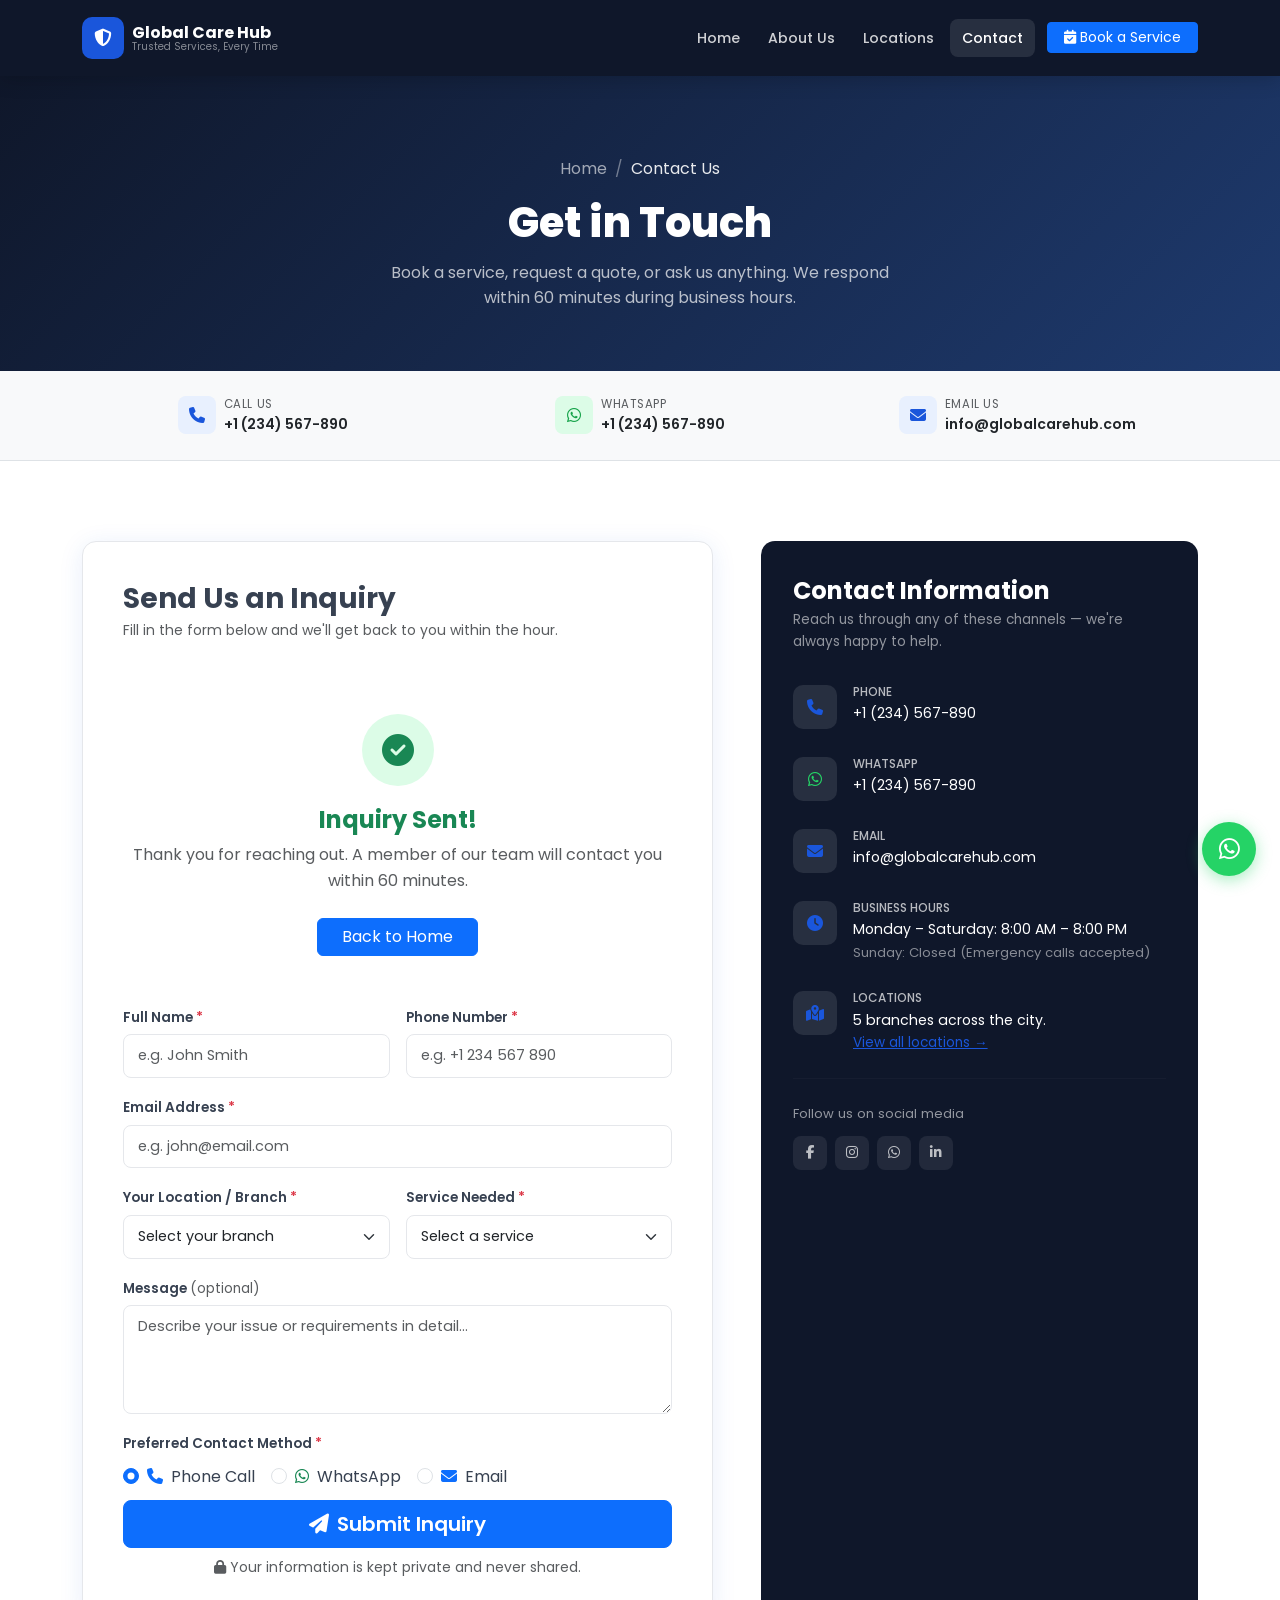
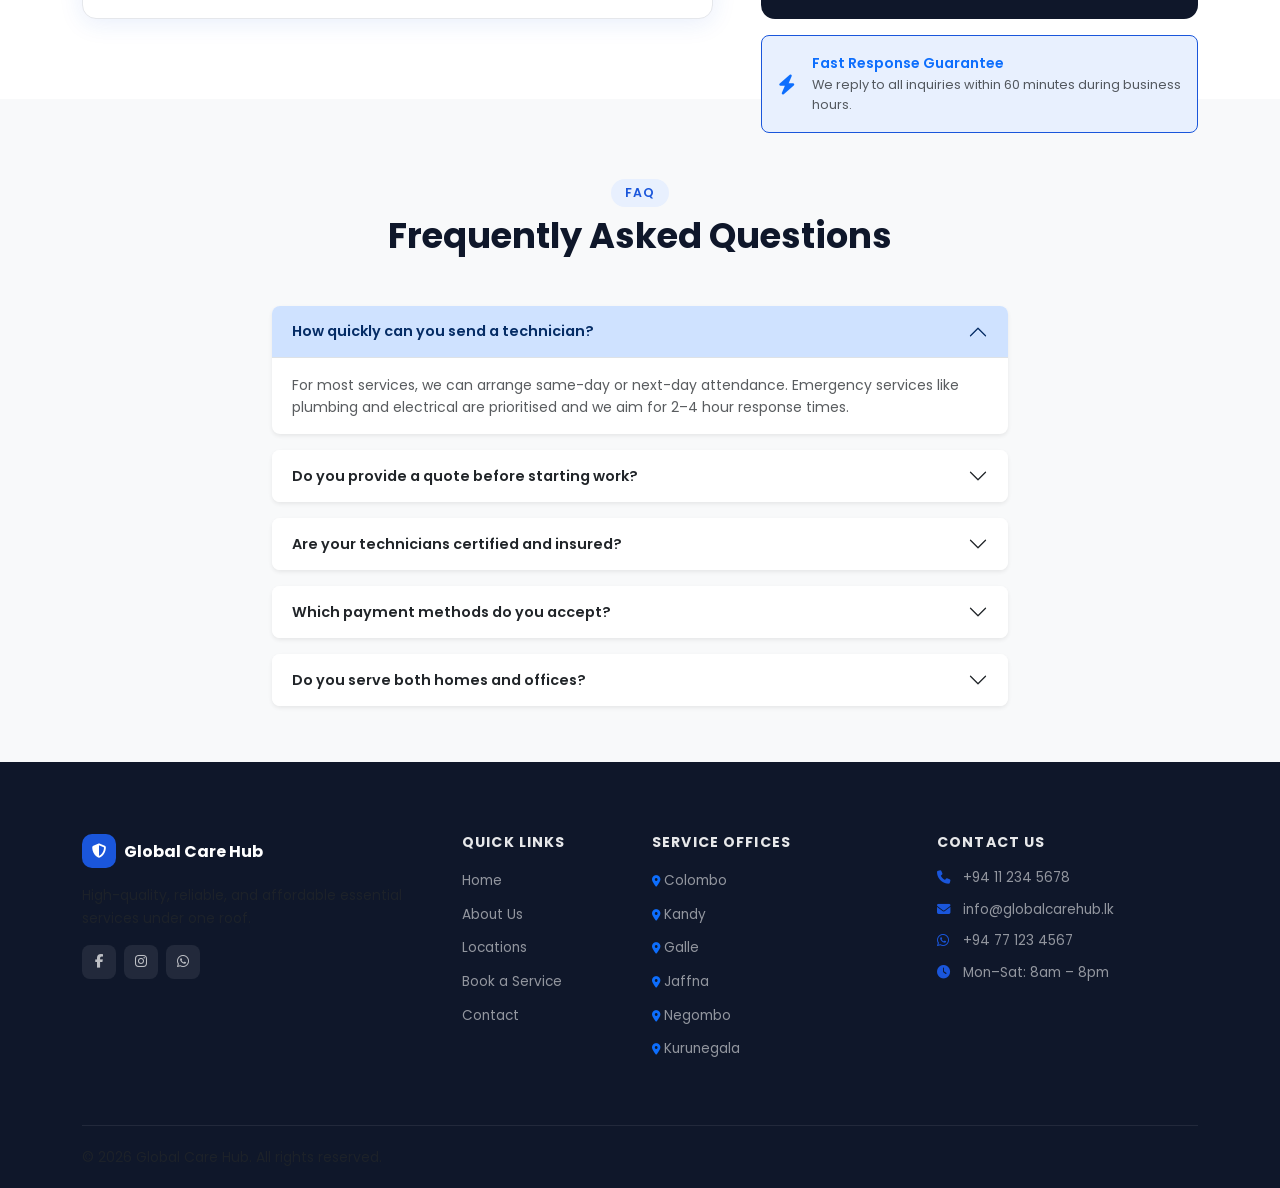
==== contact.html @ 0c33352a "Move files to root for GitHub Pages, fix nav and footer consistency" ====
<!DOCTYPE html>
<html lang="en">
<head>
  <meta charset="UTF-8" />
  <meta name="viewport" content="width=device-width, initial-scale=1.0" />
  <title>Contact Us — Global Care Hub</title>
  <link rel="stylesheet" href="https://cdn.jsdelivr.net/npm/bootstrap@5.3.3/dist/css/bootstrap.min.css" />
  <link rel="stylesheet" href="https://cdnjs.cloudflare.com/ajax/libs/font-awesome/6.5.0/css/all.min.css" />
  <link href="https://fonts.googleapis.com/css2?family=Poppins:wght@300;400;500;600;700;800&display=swap" rel="stylesheet" />
  <link rel="stylesheet" href="assets/style.css" />
</head>
<body>

<!-- NAVBAR -->
<nav class="navbar navbar-expand-lg navbar-dark sticky-top" id="mainNav">
  <div class="container">
    <a class="navbar-brand d-flex align-items-center gap-2" href="index.html">
      <div class="brand-icon"><i class="fa-solid fa-shield-halved"></i></div>
      <div><div class="brand-name">Global Care Hub</div><div class="brand-tagline">Trusted Services, Every Time</div></div>
    </a>
    <button class="navbar-toggler" type="button" data-bs-toggle="collapse" data-bs-target="#navMenu"><span class="navbar-toggler-icon"></span></button>
    <div class="collapse navbar-collapse" id="navMenu">
      <ul class="navbar-nav ms-auto align-items-lg-center gap-1">
        <li class="nav-item"><a class="nav-link" href="index.html">Home</a></li>
        <li class="nav-item"><a class="nav-link" href="about.html">About Us</a></li>
        <li class="nav-item"><a class="nav-link" href="locations.html">Locations</a></li>
        <li class="nav-item"><a class="nav-link active" href="contact.html">Contact</a></li>
        <li class="nav-item ms-lg-2"><a href="booking.html" class="btn btn-primary btn-sm px-3"><i class="fa-solid fa-calendar-check me-1"></i>Book a Service</a></li>
      </ul>
    </div>
  </div>
</nav>

<!-- PAGE HERO -->
<section class="page-hero">
  <div class="container">
    <nav aria-label="breadcrumb" class="mb-3">
      <ol class="breadcrumb">
        <li class="breadcrumb-item"><a href="index.html">Home</a></li>
        <li class="breadcrumb-item active">Contact Us</li>
      </ol>
    </nav>
    <h1>Get in Touch</h1>
    <p>Book a service, request a quote, or ask us anything. We respond within 60 minutes during business hours.</p>
  </div>
</section>

<!-- QUICK CONTACT STRIP -->
<section class="py-4 bg-light border-bottom">
  <div class="container">
    <div class="row g-3 text-center">
      <div class="col-sm-4">
        <a href="tel:+1234567890" class="text-decoration-none d-flex align-items-center justify-content-center gap-2 text-dark">
          <div style="width:38px;height:38px;background:var(--primary-light);border-radius:8px;display:flex;align-items:center;justify-content:center;color:var(--primary);">
            <i class="fa-solid fa-phone"></i>
          </div>
          <div class="text-start">
            <div class="small text-muted" style="font-size:0.72rem;text-transform:uppercase;letter-spacing:.05em">Call Us</div>
            <div class="fw-semibold" style="font-size:0.88rem">+1 (234) 567-890</div>
          </div>
        </a>
      </div>
      <div class="col-sm-4">
        <a href="https://wa.me/1234567890" target="_blank" class="text-decoration-none d-flex align-items-center justify-content-center gap-2 text-dark">
          <div style="width:38px;height:38px;background:#dcfce7;border-radius:8px;display:flex;align-items:center;justify-content:center;color:#16a34a;">
            <i class="fab fa-whatsapp"></i>
          </div>
          <div class="text-start">
            <div class="small text-muted" style="font-size:0.72rem;text-transform:uppercase;letter-spacing:.05em">WhatsApp</div>
            <div class="fw-semibold" style="font-size:0.88rem">+1 (234) 567-890</div>
          </div>
        </a>
      </div>
      <div class="col-sm-4">
        <a href="mailto:info@globalcarehub.com" class="text-decoration-none d-flex align-items-center justify-content-center gap-2 text-dark">
          <div style="width:38px;height:38px;background:var(--primary-light);border-radius:8px;display:flex;align-items:center;justify-content:center;color:var(--primary);">
            <i class="fa-solid fa-envelope"></i>
          </div>
          <div class="text-start">
            <div class="small text-muted" style="font-size:0.72rem;text-transform:uppercase;letter-spacing:.05em">Email Us</div>
            <div class="fw-semibold" style="font-size:0.88rem">info@globalcarehub.com</div>
          </div>
        </a>
      </div>
    </div>
  </div>
</section>

<!-- FORM + INFO -->
<section class="section-pad">
  <div class="container">
    <div class="row g-5">

      <!-- FORM -->
      <div class="col-lg-7">
        <div class="contact-form-wrap">
          <h3 class="fw-bold mb-1">Send Us an Inquiry</h3>
          <p class="text-muted small mb-4">Fill in the form below and we'll get back to you within the hour.</p>

          <!-- Success Message -->
          <div id="successMsg" class="success-msg">
            <div class="text-center py-5">
              <div style="width:72px;height:72px;background:#dcfce7;border-radius:50%;display:flex;align-items:center;justify-content:center;margin:0 auto 20px;">
                <i class="fa-solid fa-circle-check fa-2x text-success"></i>
              </div>
              <h4 class="fw-bold text-success mb-2">Inquiry Sent!</h4>
              <p class="text-muted mb-4">Thank you for reaching out. A member of our team will contact you within 60 minutes.</p>
              <a href="index.html" class="btn btn-primary px-4">Back to Home</a>
            </div>
          </div>

          <form id="inquiryForm" novalidate>
            <div class="row g-3">

              <div class="col-sm-6">
                <label class="form-label">Full Name <span class="text-danger">*</span></label>
                <input type="text" class="form-control" placeholder="e.g. John Smith" required />
              </div>

              <div class="col-sm-6">
                <label class="form-label">Phone Number <span class="text-danger">*</span></label>
                <input type="tel" class="form-control" placeholder="e.g. +1 234 567 890" required />
              </div>

              <div class="col-12">
                <label class="form-label">Email Address <span class="text-danger">*</span></label>
                <input type="email" class="form-control" placeholder="e.g. john@email.com" required />
              </div>

              <div class="col-sm-6">
                <label class="form-label">Your Location / Branch <span class="text-danger">*</span></label>
                <select class="form-select" required>
                  <option value="" disabled selected>Select your branch</option>
                  <option>Downtown Branch — Central District</option>
                  <option>Northside Branch — North District</option>
                  <option>Eastside Branch — East District</option>
                  <option>Westside Branch — West District</option>
                  <option>Southside Branch — South District</option>
                  <option>Not sure / Other</option>
                </select>
              </div>

              <div class="col-sm-6">
                <label class="form-label">Service Needed <span class="text-danger">*</span></label>
                <select class="form-select" required>
                  <option value="" disabled selected>Select a service</option>
                  <optgroup label="Home Services">
                    <option>Home Cleaning</option>
                    <option>Electrical (Home)</option>
                    <option>Plumbing</option>
                    <option>AC Repair / Servicing</option>
                    <option>CCTV / Camera Installation</option>
                  </optgroup>
                  <optgroup label="Office Services">
                    <option>Office Cleaning</option>
                    <option>Electrical (Office)</option>
                    <option>Painting</option>
                  </optgroup>
                  <option>Not sure — need advice</option>
                </select>
              </div>

              <div class="col-12">
                <label class="form-label">Message <span class="text-muted fw-normal">(optional)</span></label>
                <textarea class="form-control" rows="4" placeholder="Describe your issue or requirements in detail..."></textarea>
              </div>

              <div class="col-12">
                <label class="form-label">Preferred Contact Method <span class="text-danger">*</span></label>
                <div class="d-flex flex-wrap gap-3 mt-1">
                  <div class="form-check">
                    <input class="form-check-input" type="radio" name="contact_method" id="cm_phone" value="phone" checked />
                    <label class="form-check-label" for="cm_phone"><i class="fa-solid fa-phone me-1 text-primary"></i> Phone Call</label>
                  </div>
                  <div class="form-check">
                    <input class="form-check-input" type="radio" name="contact_method" id="cm_whatsapp" value="whatsapp" />
                    <label class="form-check-label" for="cm_whatsapp"><i class="fab fa-whatsapp me-1 text-success"></i> WhatsApp</label>
                  </div>
                  <div class="form-check">
                    <input class="form-check-input" type="radio" name="contact_method" id="cm_email" value="email" />
                    <label class="form-check-label" for="cm_email"><i class="fa-solid fa-envelope me-1 text-primary"></i> Email</label>
                  </div>
                </div>
              </div>

              <div class="col-12 mt-2">
                <button type="submit" class="btn btn-primary btn-lg w-100 fw-semibold">
                  <i class="fa-solid fa-paper-plane me-2"></i>Submit Inquiry
                </button>
                <p class="text-muted text-center small mt-2 mb-0">
                  <i class="fa-solid fa-lock me-1"></i>Your information is kept private and never shared.
                </p>
              </div>

            </div>
          </form>
        </div>
      </div>

      <!-- CONTACT INFO -->
      <div class="col-lg-5">
        <div class="contact-info-card">
          <h4 class="fw-bold text-white mb-1">Contact Information</h4>
          <p style="color:rgba(255,255,255,0.55);font-size:0.85rem;margin-bottom:32px;">Reach us through any of these channels — we're always happy to help.</p>

          <div class="contact-info-item">
            <div class="contact-info-icon"><i class="fa-solid fa-phone"></i></div>
            <div>
              <h6>Phone</h6>
              <p>+1 (234) 567-890</p>
            </div>
          </div>

          <div class="contact-info-item">
            <div class="contact-info-icon" style="color:#25D366"><i class="fab fa-whatsapp"></i></div>
            <div>
              <h6>WhatsApp</h6>
              <p>+1 (234) 567-890</p>
            </div>
          </div>

          <div class="contact-info-item">
            <div class="contact-info-icon"><i class="fa-solid fa-envelope"></i></div>
            <div>
              <h6>Email</h6>
              <p>info@globalcarehub.com</p>
            </div>
          </div>

          <div class="contact-info-item">
            <div class="contact-info-icon"><i class="fa-solid fa-clock"></i></div>
            <div>
              <h6>Business Hours</h6>
              <p>Monday – Saturday: 8:00 AM – 8:00 PM<br><span style="color:rgba(255,255,255,0.5);font-size:0.82rem">Sunday: Closed (Emergency calls accepted)</span></p>
            </div>
          </div>

          <div class="contact-info-item mb-0">
            <div class="contact-info-icon"><i class="fa-solid fa-map-location-dot"></i></div>
            <div>
              <h6>Locations</h6>
              <p>5 branches across the city.<br><a href="locations.html" style="color:var(--primary);font-size:0.85rem">View all locations →</a></p>
            </div>
          </div>

          <hr style="border-color:rgba(255,255,255,0.1);margin:24px 0" />

          <div>
            <p style="color:rgba(255,255,255,0.55);font-size:0.82rem;margin-bottom:12px;">Follow us on social media</p>
            <div class="social-links">
              <a href="#" class="social-link"><i class="fab fa-facebook-f"></i></a>
              <a href="#" class="social-link"><i class="fab fa-instagram"></i></a>
              <a href="#" class="social-link"><i class="fab fa-whatsapp"></i></a>
              <a href="#" class="social-link"><i class="fab fa-linkedin-in"></i></a>
            </div>
          </div>
        </div>

        <!-- Response time badge -->
        <div class="mt-3 p-3 rounded-3 d-flex align-items-center gap-3" style="background:var(--primary-light);border:1.5px solid var(--primary)">
          <i class="fa-solid fa-bolt text-primary fa-lg"></i>
          <div>
            <div class="fw-semibold text-primary" style="font-size:0.88rem">Fast Response Guarantee</div>
            <div class="text-muted" style="font-size:0.8rem">We reply to all inquiries within 60 minutes during business hours.</div>
          </div>
        </div>
      </div>

    </div>
  </div>
</section>

<!-- FAQ -->
<section class="section-pad bg-light">
  <div class="container">
    <div class="section-header text-center mb-5">
      <span class="section-badge">FAQ</span>
      <h2 class="section-title mt-2">Frequently Asked Questions</h2>
    </div>
    <div class="row justify-content-center">
      <div class="col-lg-8">
        <div class="accordion" id="faqAccordion">
          <div class="accordion-item border-0 mb-3 rounded-3 overflow-hidden shadow-sm">
            <h2 class="accordion-header">
              <button class="accordion-button fw-semibold" type="button" data-bs-toggle="collapse" data-bs-target="#faq1" style="font-size:0.9rem">
                How quickly can you send a technician?
              </button>
            </h2>
            <div id="faq1" class="accordion-collapse collapse show" data-bs-parent="#faqAccordion">
              <div class="accordion-body text-muted small">For most services, we can arrange same-day or next-day attendance. Emergency services like plumbing and electrical are prioritised and we aim for 2–4 hour response times.</div>
            </div>
          </div>
          <div class="accordion-item border-0 mb-3 rounded-3 overflow-hidden shadow-sm">
            <h2 class="accordion-header">
              <button class="accordion-button collapsed fw-semibold" type="button" data-bs-toggle="collapse" data-bs-target="#faq2" style="font-size:0.9rem">
                Do you provide a quote before starting work?
              </button>
            </h2>
            <div id="faq2" class="accordion-collapse collapse" data-bs-parent="#faqAccordion">
              <div class="accordion-body text-muted small">Yes, always. We provide a clear, transparent quote before any work begins. There are no hidden fees or surprise charges.</div>
            </div>
          </div>
          <div class="accordion-item border-0 mb-3 rounded-3 overflow-hidden shadow-sm">
            <h2 class="accordion-header">
              <button class="accordion-button collapsed fw-semibold" type="button" data-bs-toggle="collapse" data-bs-target="#faq3" style="font-size:0.9rem">
                Are your technicians certified and insured?
              </button>
            </h2>
            <div id="faq3" class="accordion-collapse collapse" data-bs-parent="#faqAccordion">
              <div class="accordion-body text-muted small">All our professionals are fully vetted, certified in their trade, and covered by liability insurance. You're in safe hands.</div>
            </div>
          </div>
          <div class="accordion-item border-0 mb-3 rounded-3 overflow-hidden shadow-sm">
            <h2 class="accordion-header">
              <button class="accordion-button collapsed fw-semibold" type="button" data-bs-toggle="collapse" data-bs-target="#faq4" style="font-size:0.9rem">
                Which payment methods do you accept?
              </button>
            </h2>
            <div id="faq4" class="accordion-collapse collapse" data-bs-parent="#faqAccordion">
              <div class="accordion-body text-muted small">We accept cash, bank transfer, and major credit/debit cards. Payment is collected after the job is completed to your satisfaction.</div>
            </div>
          </div>
          <div class="accordion-item border-0 rounded-3 overflow-hidden shadow-sm">
            <h2 class="accordion-header">
              <button class="accordion-button collapsed fw-semibold" type="button" data-bs-toggle="collapse" data-bs-target="#faq5" style="font-size:0.9rem">
                Do you serve both homes and offices?
              </button>
            </h2>
            <div id="faq5" class="accordion-collapse collapse" data-bs-parent="#faqAccordion">
              <div class="accordion-body text-muted small">Absolutely. We have dedicated teams for both residential and commercial clients. Our office services cover cleaning, electrical work, and painting for businesses of all sizes.</div>
            </div>
          </div>
        </div>
      </div>
    </div>
  </div>
</section>

<!-- FOOTER -->
<footer class="footer">
  <div class="container">
    <div class="row g-4 py-5">
      <div class="col-lg-4">
        <div class="d-flex align-items-center gap-2 mb-3">
          <div class="brand-icon brand-icon-sm"><i class="fa-solid fa-shield-halved"></i></div>
          <div class="brand-name text-white">Global Care Hub</div>
        </div>
        <p class="text-muted small">High-quality, reliable, and affordable essential services under one roof.</p>
        <div class="social-links mt-3">
          <a href="#" class="social-link"><i class="fab fa-facebook-f"></i></a>
          <a href="#" class="social-link"><i class="fab fa-instagram"></i></a>
          <a href="#" class="social-link"><i class="fab fa-whatsapp"></i></a>
        </div>
      </div>
      <div class="col-sm-6 col-lg-2">
        <h6 class="footer-heading">Quick Links</h6>
        <ul class="footer-links">
          <li><a href="index.html">Home</a></li>
          <li><a href="about.html">About Us</a></li>
          <li><a href="locations.html">Locations</a></li>
          <li><a href="booking.html">Book a Service</a></li>
          <li><a href="contact.html">Contact</a></li>
        </ul>
      </div>
      <div class="col-sm-6 col-lg-3">
        <h6 class="footer-heading">Service Offices</h6>
        <ul class="footer-links" id="footerCities"></ul>
      </div>
      <div class="col-lg-3">
        <h6 class="footer-heading">Contact Us</h6>
        <ul class="footer-contact">
          <li><i class="fa-solid fa-phone"></i><span>+94 11 234 5678</span></li>
          <li><i class="fa-solid fa-envelope"></i><span>info@globalcarehub.lk</span></li>
          <li><i class="fab fa-whatsapp"></i><span>+94 77 123 4567</span></li>
          <li><i class="fa-solid fa-clock"></i><span>Mon–Sat: 8am – 8pm</span></li>
        </ul>
      </div>
    </div>
    <div class="footer-bottom">
      <p class="mb-0 small text-muted">&copy; 2026 Global Care Hub. All rights reserved.</p>
    </div>
  </div>
</footer>

<a href="https://wa.me/94771234567" class="whatsapp-float" target="_blank"><i class="fab fa-whatsapp"></i></a>
<script src="https://cdn.jsdelivr.net/npm/bootstrap@5.3.3/dist/js/bootstrap.bundle.min.js"></script>
<script src="assets/data.js"></script>
<script src="assets/main.js"></script>
<script>
  const fc = document.getElementById('footerCities');
  Object.values(LOCATIONS).forEach(l => {
    fc.innerHTML += `<li><a href="location.html?city=${l.id}"><i class="fa-solid fa-location-dot me-1 text-primary" style="font-size:.7rem"></i>${l.name}</a></li>`;
  });
</script>
</body>
</html>
---- assets/style.css ----
/* ============================
   GLOBAL CARE HUB — Main Styles
   ============================ */

:root {
  --primary: #1A56DB;
  --primary-dark: #1040b0;
  --primary-light: #e8f0fe;
  --secondary: #FF6B35;
  --dark: #0f172a;
  --text: #374151;
  --muted: #6B7280;
  --light-bg: #f8f9fa;
  --border: #e5e7eb;
  --white: #ffffff;
  --shadow: 0 4px 24px rgba(26,86,219,0.10);
  --shadow-lg: 0 12px 40px rgba(26,86,219,0.15);
  --radius: 14px;
  --radius-sm: 8px;
}

* { box-sizing: border-box; margin: 0; padding: 0; }

body {
  font-family: 'Poppins', sans-serif;
  color: var(--text);
  line-height: 1.6;
  overflow-x: hidden;
}

/* ════════════════════════════
   NAVBAR
════════════════════════════ */
#mainNav {
  background: var(--dark);
  padding: 12px 0;
  transition: all 0.3s;
  box-shadow: 0 2px 20px rgba(0,0,0,0.2);
}
#mainNav.scrolled { background: rgba(15,23,42,0.97); backdrop-filter: blur(10px); }
.brand-icon {
  width: 42px; height: 42px; background: var(--primary); border-radius: 10px;
  display: flex; align-items: center; justify-content: center;
  font-size: 1.1rem; color: #fff; flex-shrink: 0;
}
.brand-icon-sm { width: 34px; height: 34px; font-size: 0.9rem; }
.brand-name { font-size: 1rem; font-weight: 700; color: #fff; line-height: 1.1; }
.brand-tagline { font-size: 0.62rem; color: rgba(255,255,255,0.5); line-height: 1; }
.navbar-nav .nav-link {
  color: rgba(255,255,255,0.8) !important;
  font-size: 0.88rem; font-weight: 500;
  padding: 8px 12px !important;
  border-radius: var(--radius-sm);
  transition: all 0.2s;
}
.navbar-nav .nav-link:hover,
.navbar-nav .nav-link.active { color: #fff !important; background: rgba(255,255,255,0.1); }
.dropdown-menu { border: none; box-shadow: var(--shadow-lg); border-radius: var(--radius); padding: 8px; }
.dropdown-item { border-radius: 6px; font-size: 0.85rem; padding: 7px 12px; }
.dropdown-item:hover { background: var(--primary-light); color: var(--primary); }

/* ════════════════════════════
   HERO — HOME PAGE
════════════════════════════ */
.hero-section {
  background: linear-gradient(135deg, #0f172a 0%, #1e3a6e 50%, #1A56DB 100%);
  position: relative; overflow: hidden; padding: 100px 0 0;
}
.hero-overlay {
  position: absolute; inset: 0;
  background: url("data:image/svg+xml,%3Csvg width='60' height='60' viewBox='0 0 60 60' xmlns='http://www.w3.org/2000/svg'%3E%3Cg fill='none' fill-rule='evenodd'%3E%3Cg fill='%23ffffff' fill-opacity='0.03'%3E%3Cpath d='M36 34v-4h-2v4h-4v2h4v4h2v-4h4v-2h-4zm0-30V0h-2v4h-4v2h4v4h2V6h4V4h-4zM6 34v-4H4v4H0v2h4v4h2v-4h4v-2H6zM6 4V0H4v4H0v2h4v4h2V6h4V4H6z'/%3E%3C/g%3E%3C/g%3E%3C/svg%3E");
}
.hero-title {
  font-size: clamp(2rem, 5vw, 3.2rem);
  font-weight: 800; color: #fff; line-height: 1.2;
}
.hero-subtitle { font-size: 1.05rem; color: rgba(255,255,255,0.75); }
.hero-badge {
  display: inline-flex; align-items: center;
  background: rgba(255,255,255,0.12); backdrop-filter: blur(8px);
  color: #fff; padding: 6px 16px; border-radius: 50px;
  font-size: 0.82rem; font-weight: 500; border: 1px solid rgba(255,255,255,0.2);
}
.hero-wave { line-height: 0; margin-bottom: -1px; }
.text-white-75 { color: rgba(255,255,255,0.75) !important; }
.text-white-50 { color: rgba(255,255,255,0.5) !important; }

/* Location finder widget */
.location-finder-widget {
  background: rgba(255,255,255,0.1);
  backdrop-filter: blur(12px);
  border: 1px solid rgba(255,255,255,0.2);
  border-radius: 20px;
  padding: 8px 8px 8px 8px;
  display: inline-block;
  min-width: min(580px, 100%);
}
.lfw-label {
  font-size: 0.75rem; color: rgba(255,255,255,0.6);
  text-transform: uppercase; letter-spacing: .08em;
  padding: 4px 12px 8px;
}
.lfw-body { display: flex; gap: 8px; }
.lfw-select-wrap {
  flex: 1; position: relative;
  background: #fff; border-radius: 12px; overflow: hidden;
}
.lfw-icon {
  position: absolute; left: 14px; top: 50%; transform: translateY(-50%);
  color: var(--primary); font-size: 0.95rem; pointer-events: none;
}
.lfw-select {
  width: 100%; border: none; outline: none; padding: 14px 14px 14px 40px;
  font-family: 'Poppins', sans-serif; font-size: 0.9rem; font-weight: 500;
  color: var(--text); background: transparent; cursor: pointer;
}
.lfw-btn {
  background: var(--secondary); color: #fff; border: none;
  border-radius: 12px; padding: 0 28px;
  font-family: 'Poppins', sans-serif; font-size: 0.88rem; font-weight: 600;
  cursor: pointer; white-space: nowrap; transition: background .2s;
}
.lfw-btn:hover { background: #e85d04; }

/* City pills */
.city-pill {
  background: rgba(255,255,255,0.12); color: rgba(255,255,255,0.85);
  border: 1px solid rgba(255,255,255,0.2); border-radius: 50px;
  padding: 5px 16px; font-size: 0.82rem; font-weight: 500;
  text-decoration: none; transition: all .2s;
}
.city-pill:hover { background: rgba(255,255,255,0.25); color: #fff; }

/* ════════════════════════════
   SECTIONS SHARED
════════════════════════════ */
.section-pad { padding: 80px 0; }
.section-badge {
  display: inline-block; background: var(--primary-light); color: var(--primary);
  padding: 4px 14px; border-radius: 50px; font-size: 0.78rem; font-weight: 600;
  text-transform: uppercase; letter-spacing: 0.08em;
}
.section-title { font-size: clamp(1.6rem, 3vw, 2.2rem); font-weight: 700; color: var(--dark); margin-top: 8px; }
.section-subtitle { font-size: 1rem; color: var(--muted); max-width: 560px; margin: 0 auto; }
.cta-section { background: linear-gradient(135deg, var(--primary-dark), var(--primary)); padding: 80px 0; }

/* ════════════════════════════
   HOW IT WORKS — HOME PAGE
════════════════════════════ */
.how-card {
  background: #fff; border-radius: var(--radius);
  border: 1.5px solid var(--border); padding: 32px 24px;
  text-align: center; position: relative;
  transition: all .3s; height: 100%;
}
.how-card:hover { border-color: var(--primary); box-shadow: var(--shadow); transform: translateY(-4px); }
.how-step {
  position: absolute; top: -14px; left: 50%; transform: translateX(-50%);
  width: 28px; height: 28px; background: var(--secondary);
  border-radius: 50%; font-size: .8rem; font-weight: 700;
  display: flex; align-items: center; justify-content: center; color: #fff;
}
.how-icon {
  width: 56px; height: 56px; border-radius: 50%;
  background: var(--primary-light); color: var(--primary);
  font-size: 1.3rem; display: flex; align-items: center; justify-content: center;
  margin: 0 auto 16px;
}
.how-arrow {
  align-items: center; justify-content: center;
  align-self: center; color: var(--muted); font-size: 1.2rem;
}

/* How It Works — horizontal row */
.how-steps-row {
  display: flex;
  align-items: stretch;
  gap: 0;
}
.how-steps-row .how-card {
  flex: 1;
}
.how-arrow-h {
  display: flex;
  align-items: center;
  justify-content: center;
  padding: 0 16px;
  color: var(--muted);
  font-size: 1.1rem;
  flex-shrink: 0;
}
@media (max-width: 767px) {
  .how-steps-row {
    flex-direction: column;
    gap: 24px;
  }
  .how-arrow-h {
    transform: rotate(90deg);
    padding: 0;
    height: 24px;
  }
}

/* City office cards — home page grid */
.city-office-card {
  display: block; text-decoration: none;
  background: #fff; border-radius: var(--radius);
  border: 1.5px solid var(--border); padding: 20px 16px;
  text-align: center; transition: all .25s;
}
.city-office-card:hover { border-color: var(--primary); box-shadow: var(--shadow); transform: translateY(-3px); }
.city-office-icon {
  width: 42px; height: 42px; border-radius: 50%;
  background: var(--primary-light); color: var(--primary);
  font-size: 1rem; display: flex; align-items: center; justify-content: center;
  margin: 0 auto 10px;
}
.city-office-name { font-weight: 700; font-size: .92rem; color: var(--dark); }
.city-office-region { font-size: .72rem; color: var(--muted); margin: 2px 0 4px; }
.city-office-count { font-size: .75rem; font-weight: 600; color: var(--primary); }

/* Services overview grid — home */
.svc-overview-card {
  background: #fff; border-radius: var(--radius);
  border: 1.5px solid var(--border); padding: 20px 16px;
  text-align: center; transition: all .25s;
}
.svc-overview-card:hover { border-color: var(--primary); box-shadow: var(--shadow); transform: translateY(-3px); }
.svc-overview-icon {
  width: 52px; height: 52px; border-radius: 12px;
  font-size: 1.3rem; display: flex; align-items: center; justify-content: center;
  margin: 0 auto 12px;
}
.svc-overview-name { font-weight: 700; font-size: .88rem; color: var(--dark); }
.svc-overview-cat { font-size: .72rem; color: var(--muted); margin-top: 3px; }

/* Service/filter tabs */
.svc-tab { transition: all .2s; }

/* Value cards */
.value-card {
  text-align: center; padding: 28px 20px;
  background: #fff; border-radius: var(--radius);
  border: 1.5px solid var(--border); height: 100%;
  transition: all .3s;
}
.value-card:hover { border-color: var(--primary); box-shadow: var(--shadow); transform: translateY(-3px); }
.value-icon {
  width: 60px; height: 60px; border-radius: 50%;
  background: var(--primary-light); color: var(--primary);
  font-size: 1.3rem; display: flex; align-items: center; justify-content: center;
  margin: 0 auto 16px;
}

/* ════════════════════════════
   PAGE HERO (inner pages)
════════════════════════════ */
.page-hero {
  background: linear-gradient(135deg, #0f172a 0%, #1e3a6e 100%);
  padding: 80px 0 60px; text-align: center;
}
.page-hero h1 { color: #fff; font-weight: 800; font-size: clamp(1.8rem, 4vw, 2.6rem); }
.page-hero p { color: rgba(255,255,255,0.7); max-width: 540px; margin: 12px auto 0; }
.breadcrumb { justify-content: center; }
.breadcrumb-item a { color: rgba(255,255,255,0.6); text-decoration: none; }
.breadcrumb-item a:hover { color: #fff; }
.breadcrumb-item.active { color: rgba(255,255,255,0.9); }
.breadcrumb-item+.breadcrumb-item::before { color: rgba(255,255,255,0.4); }

/* ════════════════════════════
   LOCATION DETAIL PAGE
════════════════════════════ */
.loc-hero {
  background: linear-gradient(135deg, #0f172a 0%, #1e3a6e 100%);
  padding: 60px 0 50px;
}
.loc-hero-icon {
  width: 52px; height: 52px; min-width: 52px;
  background: var(--primary); border-radius: 12px;
  display: flex; align-items: center; justify-content: center;
  font-size: 1.3rem; color: #fff;
}
.loc-meta-item {
  display: inline-flex; align-items: center; gap: 8px;
  color: rgba(255,255,255,0.75); font-size: .85rem;
}
.loc-meta-item i { color: rgba(255,255,255,0.4); width: 14px; }

/* Switch-city card */
.change-city-card {
  background: rgba(255,255,255,0.1); backdrop-filter: blur(10px);
  border: 1px solid rgba(255,255,255,0.2);
  border-radius: var(--radius); padding: 20px;
}

/* Available service cards */
.avail-service-card {
  background: #fff; border-radius: var(--radius);
  border: 1.5px solid var(--border); padding: 20px;
  height: 100%; transition: all .3s;
}
.avail-service-card:hover { border-color: var(--primary); box-shadow: var(--shadow); }
.avail-svc-icon {
  width: 48px; height: 48px; min-width: 48px;
  border-radius: 12px; display: flex; align-items: center; justify-content: center;
  font-size: 1.2rem;
}
.avail-badge {
  background: #dcfce7; color: #16a34a;
  font-size: .72rem; font-weight: 700; padding: 2px 10px;
  border-radius: 50px; white-space: nowrap;
}
.avail-features { display: flex; flex-wrap: wrap; gap: 4px; }
.avail-feat {
  font-size: .72rem; color: var(--muted);
  background: var(--light-bg); border-radius: 4px; padding: 2px 8px;
}

/* Unavailable service cards */
.unavail-card {
  background: #f9fafb; border-radius: 10px;
  border: 1.5px solid var(--border); padding: 16px 12px;
  text-align: center; opacity: .7;
}
.unavail-badge {
  display: inline-block; background: #fee2e2; color: #dc2626;
  font-size: .68rem; font-weight: 600; padding: 2px 8px;
  border-radius: 50px; margin-top: 6px;
}

/* Office info card */
.office-info-card {
  background: #fff; border-radius: var(--radius);
  border: 1.5px solid var(--border); padding: 24px;
}
.office-info-item {
  display: flex; align-items: flex-start; gap: 14px;
  padding-bottom: 16px; margin-bottom: 16px;
  border-bottom: 1px solid var(--border);
}
.oii-icon {
  width: 36px; height: 36px; min-width: 36px;
  background: var(--primary-light); color: var(--primary);
  border-radius: 8px; display: flex; align-items: center; justify-content: center;
  font-size: .9rem;
}
.oii-label { font-size: .72rem; color: var(--muted); text-transform: uppercase; letter-spacing: .05em; }
.oii-value { font-size: .88rem; font-weight: 600; color: var(--dark); }

/* Map placeholder */
.map-placeholder-lg {
  background: #f1f5f9; border-radius: var(--radius);
  min-height: 340px; display: flex; flex-direction: column;
  align-items: center; justify-content: center;
  border: 2px dashed var(--border); color: var(--muted); text-align: center;
  padding: 32px;
}

/* Service tag chips */
.service-tag {
  display: inline-flex; align-items: center; gap: 5px;
  padding: 4px 10px; border-radius: 50px;
  font-size: .73rem; font-weight: 600; margin: 2px;
}

/* ════════════════════════════
   LOCATIONS DIRECTORY PAGE
════════════════════════════ */
.loc-dir-card {
  background: #fff; border-radius: var(--radius);
  border: 1.5px solid var(--border); overflow: hidden;
  transition: all .3s; height: 100%;
}
.loc-dir-card:hover { box-shadow: var(--shadow-lg); transform: translateY(-4px); }
.loc-dir-header {
  background: linear-gradient(135deg, var(--primary-dark), var(--primary));
  padding: 20px 20px 16px;
  display: flex; align-items: center; justify-content: space-between;
}
.loc-dir-icon {
  width: 40px; height: 40px; min-width: 40px;
  background: rgba(255,255,255,0.2); border-radius: 10px;
  display: flex; align-items: center; justify-content: center;
  font-size: 1.1rem; color: #fff;
}
.loc-dir-count {
  background: rgba(255,255,255,0.2); color: #fff;
  font-size: .75rem; font-weight: 700; padding: 3px 10px;
  border-radius: 50px; white-space: nowrap;
}
.loc-dir-body { padding: 20px; }
.loc-dir-info { margin-bottom: 14px; }
.loc-dir-info-item {
  display: flex; align-items: flex-start; gap: 8px;
  font-size: .82rem; color: var(--muted); margin-bottom: 6px;
}
.loc-dir-info-item i { color: var(--primary); width: 14px; margin-top: 2px; }
.loc-dir-services { display: flex; flex-wrap: wrap; gap: 4px; border-top: 1px solid var(--border); padding-top: 12px; }

/* ════════════════════════════
   BOOKING PAGE
════════════════════════════ */

/* Step indicators */
.step-indicators {
  display: flex; align-items: center;
  background: #fff; border-radius: var(--radius);
  padding: 16px 20px; border: 1.5px solid var(--border);
}
.step-ind {
  display: flex; align-items: center; gap: 10px;
  flex-shrink: 0;
}
.step-ind-num {
  width: 32px; height: 32px; border-radius: 50%;
  background: var(--border); color: var(--muted);
  display: flex; align-items: center; justify-content: center;
  font-size: .82rem; font-weight: 700; transition: all .3s; flex-shrink: 0;
}
.step-ind-label { font-size: .78rem; font-weight: 500; color: var(--muted); transition: all .3s; white-space: nowrap; }
.step-ind.active .step-ind-num { background: var(--primary); color: #fff; }
.step-ind.active .step-ind-label { color: var(--primary); font-weight: 700; }
.step-ind.done .step-ind-num { background: #16a34a; color: #fff; }
.step-ind.done .step-ind-label { color: #16a34a; }
.step-ind-line { flex: 1; height: 2px; background: var(--border); margin: 0 8px; min-width: 16px; }

/* Booking card */
.booking-card {
  background: #fff; border-radius: var(--radius);
  border: 1.5px solid var(--border); padding: 36px;
  box-shadow: var(--shadow);
}

/* City selection cards */
.city-select-card {
  background: #f9fafb; border-radius: var(--radius-sm);
  border: 2px solid var(--border); padding: 14px 10px;
  text-align: center; cursor: pointer; transition: all .2s;
}
.city-select-card:hover { border-color: var(--primary); background: var(--primary-light); }
.city-select-card.selected {
  border-color: var(--primary); background: var(--primary-light);
  box-shadow: 0 0 0 3px rgba(26,86,219,0.15);
}

/* Service selection cards */
.svc-select-card {
  background: #f9fafb; border-radius: var(--radius-sm);
  border: 2px solid var(--border); padding: 14px 16px;
  cursor: pointer; transition: all .2s;
}
.svc-select-card:hover { border-color: var(--primary); background: var(--primary-light); }
.svc-select-card.selected {
  border-color: var(--primary); background: var(--primary-light);
  box-shadow: 0 0 0 3px rgba(26,86,219,0.15);
}
.svc-select-icon {
  width: 40px; height: 40px; min-width: 40px; border-radius: 10px;
  display: flex; align-items: center; justify-content: center; font-size: 1rem;
}
.svc-check { display: none; }
.svc-select-card.selected .svc-check { display: block; }

/* Booking mini summary */
.booking-mini-summary {
  background: var(--primary-light); border-radius: var(--radius-sm);
  padding: 12px 16px; display: flex; flex-wrap: wrap; gap: 8px; align-items: center;
}
.summary-chip {
  background: #fff; border-radius: 50px;
  padding: 4px 14px; font-size: .82rem; border: 1.5px solid var(--border);
}

/* Full booking summary */
.booking-summary-card {
  background: var(--light-bg); border-radius: var(--radius);
  border: 1.5px solid var(--border); overflow: hidden;
}
.summary-row {
  display: flex; gap: 16px; padding: 12px 20px;
  border-bottom: 1px solid var(--border); align-items: flex-start;
}
.summary-label {
  font-size: .8rem; color: var(--muted); min-width: 140px;
  display: flex; align-items: center; gap: 6px;
}
.summary-label i { width: 14px; }
.summary-val { font-size: .88rem; color: var(--dark); }

/* Success */
.success-circle {
  width: 80px; height: 80px; border-radius: 50%;
  background: linear-gradient(135deg, #16a34a, #22c55e);
  display: flex; align-items: center; justify-content: center;
}
.booking-ref {
  background: var(--primary-light); border-radius: var(--radius-sm);
  padding: 16px 24px; display: inline-block;
}

/* Sidebar */
.booking-sidebar {
  background: #fff; border-radius: var(--radius);
  border: 1.5px solid var(--border); padding: 28px;
  position: sticky; top: 90px;
}
.sidebar-item {
  display: flex; align-items: center; gap: 12px;
  padding-bottom: 14px; margin-bottom: 14px;
  border-bottom: 1px solid var(--border);
}
.sidebar-icon {
  width: 36px; height: 36px; min-width: 36px;
  background: var(--primary-light); color: var(--primary);
  border-radius: 8px; display: flex; align-items: center; justify-content: center;
  font-size: .9rem;
}
.sidebar-loc-item {
  display: flex; align-items: flex-start; gap: 8px;
  font-size: .82rem; color: var(--text); margin-bottom: 8px;
}
.sidebar-loc-item i { width: 16px; margin-top: 2px; }

/* ════════════════════════════
   FORM ELEMENTS
════════════════════════════ */
.form-label { font-size: .85rem; font-weight: 600; color: var(--text); margin-bottom: 6px; }
.form-control, .form-select {
  border-radius: var(--radius-sm); border: 1.5px solid var(--border);
  font-size: .9rem; padding: 10px 14px; transition: all .2s;
  font-family: 'Poppins', sans-serif;
}
.form-control:focus, .form-select:focus {
  border-color: var(--primary); box-shadow: 0 0 0 3px rgba(26,86,219,.12);
}

/* ════════════════════════════
   CONTACT PAGE
════════════════════════════ */
.contact-form-wrap {
  background: #fff; border-radius: var(--radius);
  padding: 40px; box-shadow: var(--shadow);
  border: 1.5px solid var(--border);
}
.contact-info-card {
  background: var(--dark); color: #fff;
  border-radius: var(--radius); padding: 36px 32px; height: 100%;
}
.contact-info-item { display: flex; gap: 16px; margin-bottom: 28px; }
.contact-info-icon {
  width: 44px; height: 44px; min-width: 44px; border-radius: 10px;
  background: rgba(255,255,255,0.1); color: var(--primary);
  display: flex; align-items: center; justify-content: center; font-size: 1rem;
}
.contact-info-item h6 { color: rgba(255,255,255,0.7); font-size: .75rem; text-transform: uppercase; margin-bottom: 3px; }
.contact-info-item p { color: #fff; font-size: .88rem; margin: 0; }

/* ════════════════════════════
   ABOUT PAGE
════════════════════════════ */
.vision-card { background: var(--primary); color: #fff; border-radius: var(--radius); padding: 32px; height: 100%; }
.mission-card { background: var(--primary-light); border-radius: var(--radius); padding: 32px; height: 100%; }
.mission-card h4 { color: var(--primary); }
.team-card { text-align: center; }
.team-avatar {
  width: 100px; height: 100px; border-radius: 50%;
  background: linear-gradient(135deg, var(--primary), var(--secondary));
  color: #fff; font-size: 2rem; font-weight: 700;
  display: flex; align-items: center; justify-content: center;
  margin: 0 auto 12px;
}
.team-role { font-size: .8rem; color: var(--primary); font-weight: 600; }

/* ════════════════════════════
   FOOTER
════════════════════════════ */
.footer { background: var(--dark); }
.footer-heading { color: rgba(255,255,255,0.9); font-size: .88rem; font-weight: 700; text-transform: uppercase; letter-spacing: .08em; margin-bottom: 16px; }
.footer-links { list-style: none; padding: 0; }
.footer-links li { margin-bottom: 8px; }
.footer-links a { color: rgba(255,255,255,0.55); font-size: .85rem; text-decoration: none; transition: color .2s; }
.footer-links a:hover { color: #fff; }
.footer-contact { list-style: none; padding: 0; }
.footer-contact li { display: flex; align-items: center; gap: 10px; margin-bottom: 10px; color: rgba(255,255,255,0.55); font-size: .84rem; }
.footer-contact i { color: var(--primary); width: 16px; }
.footer-bottom { border-top: 1px solid rgba(255,255,255,0.08); padding: 20px 0; }
.social-links { display: flex; gap: 8px; }
.social-link {
  width: 34px; height: 34px; border-radius: 8px;
  background: rgba(255,255,255,0.08); color: rgba(255,255,255,0.7);
  display: flex; align-items: center; justify-content: center;
  font-size: .85rem; text-decoration: none; transition: all .2s;
}
.social-link:hover { background: var(--primary); color: #fff; }

/* WhatsApp float */
.whatsapp-float {
  position: fixed; bottom: 24px; right: 24px; z-index: 999;
  width: 54px; height: 54px; background: #25D366; color: #fff;
  border-radius: 50%; display: flex; align-items: center; justify-content: center;
  font-size: 1.5rem; text-decoration: none; box-shadow: 0 4px 16px rgba(37,211,102,0.4);
  animation: pulse-wa 2s infinite;
}
@keyframes pulse-wa { 0%,100%{box-shadow:0 4px 16px rgba(37,211,102,0.4)} 50%{box-shadow:0 4px 28px rgba(37,211,102,0.7)} }

/* Shared helpers */
.bg-primary-soft { background: #e8f0fe; }
.bg-warning-soft { background: #fef9c3; }
.bg-info-soft    { background: #e0f2fe; }
.bg-danger-soft  { background: #fee2e2; }
.bg-success-soft { background: #dcfce7; }
.why-img-placeholder {
  background: #f1f5f9; border-radius: var(--radius);
  height: 380px; display: flex; flex-direction: column;
  align-items: center; justify-content: center;
  border: 2px dashed var(--border);
}

/* ════════════════════════════
   RESPONSIVE
════════════════════════════ */
@media (max-width: 768px) {
  .section-pad { padding: 56px 0; }
  .hero-section { padding: 80px 0 0; }
  .booking-card { padding: 24px 18px; }
  .contact-form-wrap { padding: 24px; }
  .contact-info-card { padding: 28px 24px; }
  .location-finder-widget { min-width: unset; width: 100%; }
  .lfw-body { flex-direction: column; }
  .lfw-btn { padding: 12px; }
  .step-ind-label { display: none; }
  .loc-hero { padding: 40px 0 36px; }
  .summary-label { min-width: 100px; font-size: .75rem; }
}
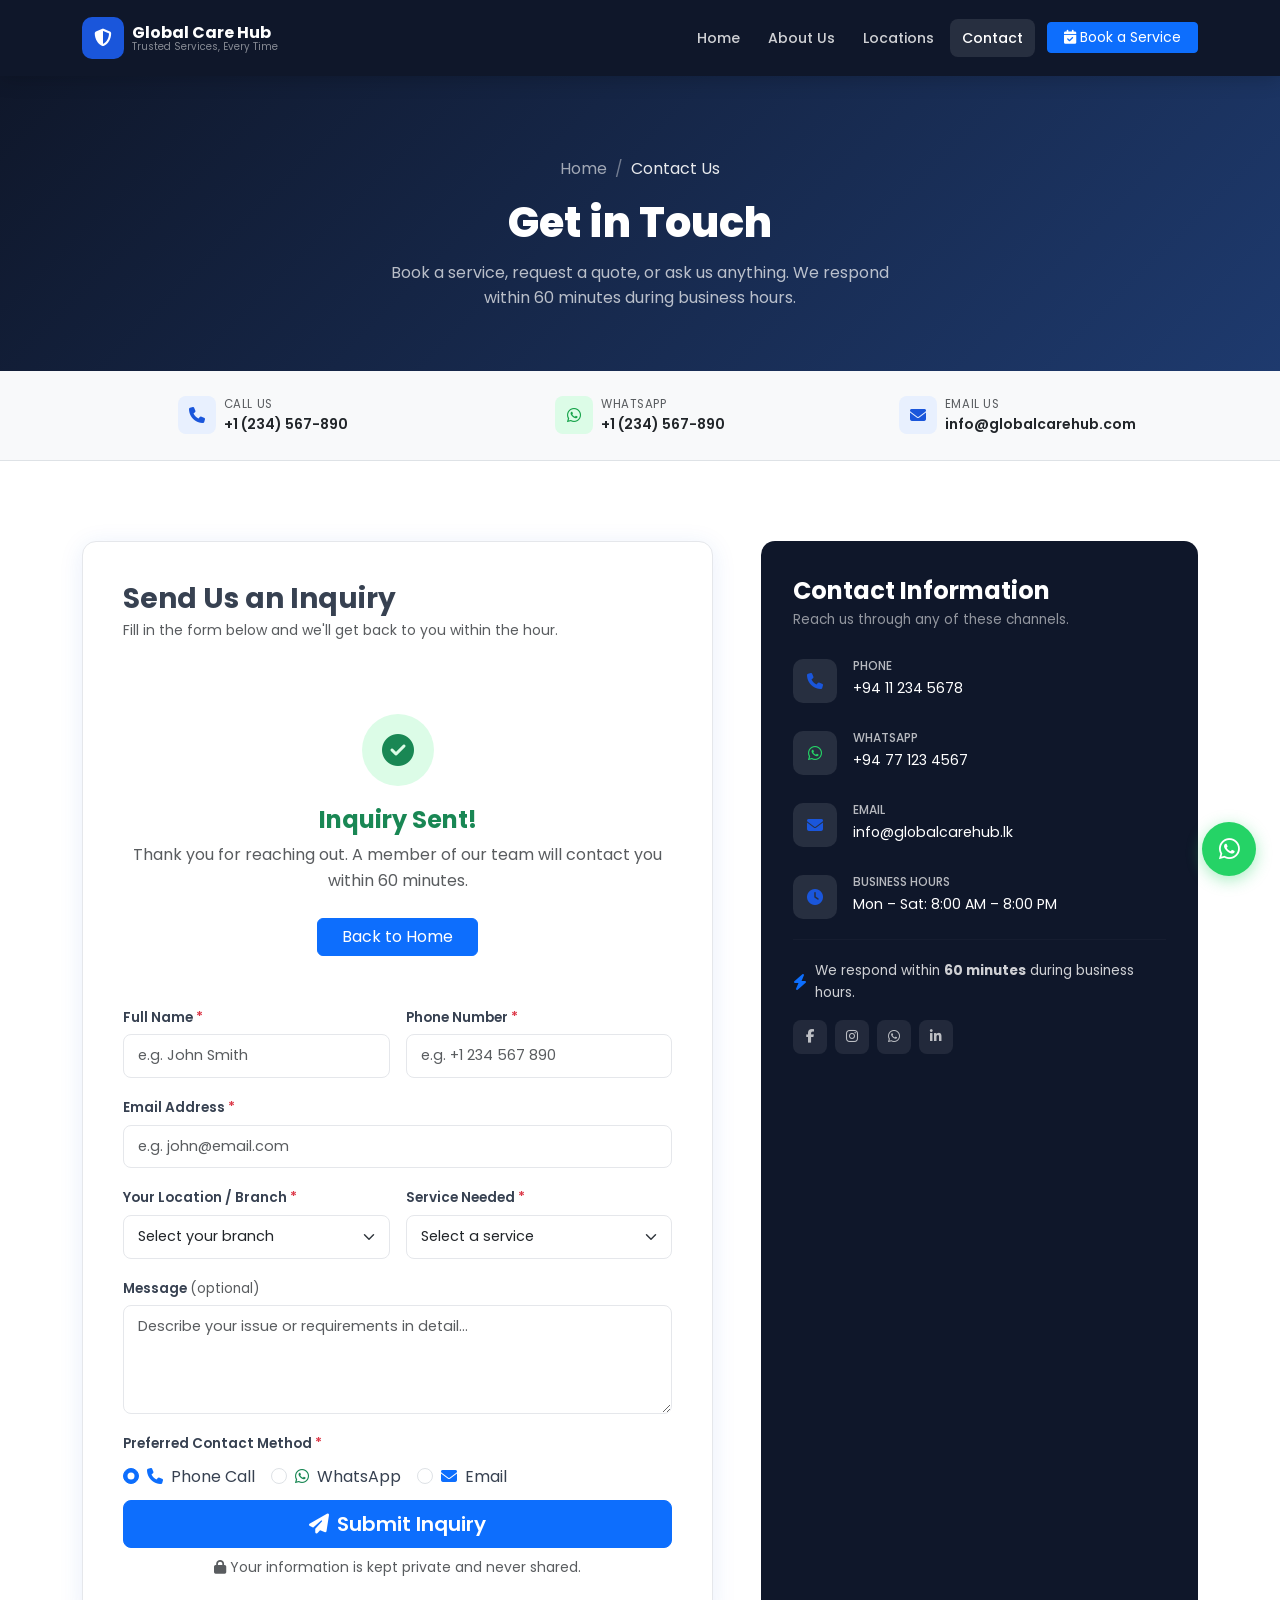
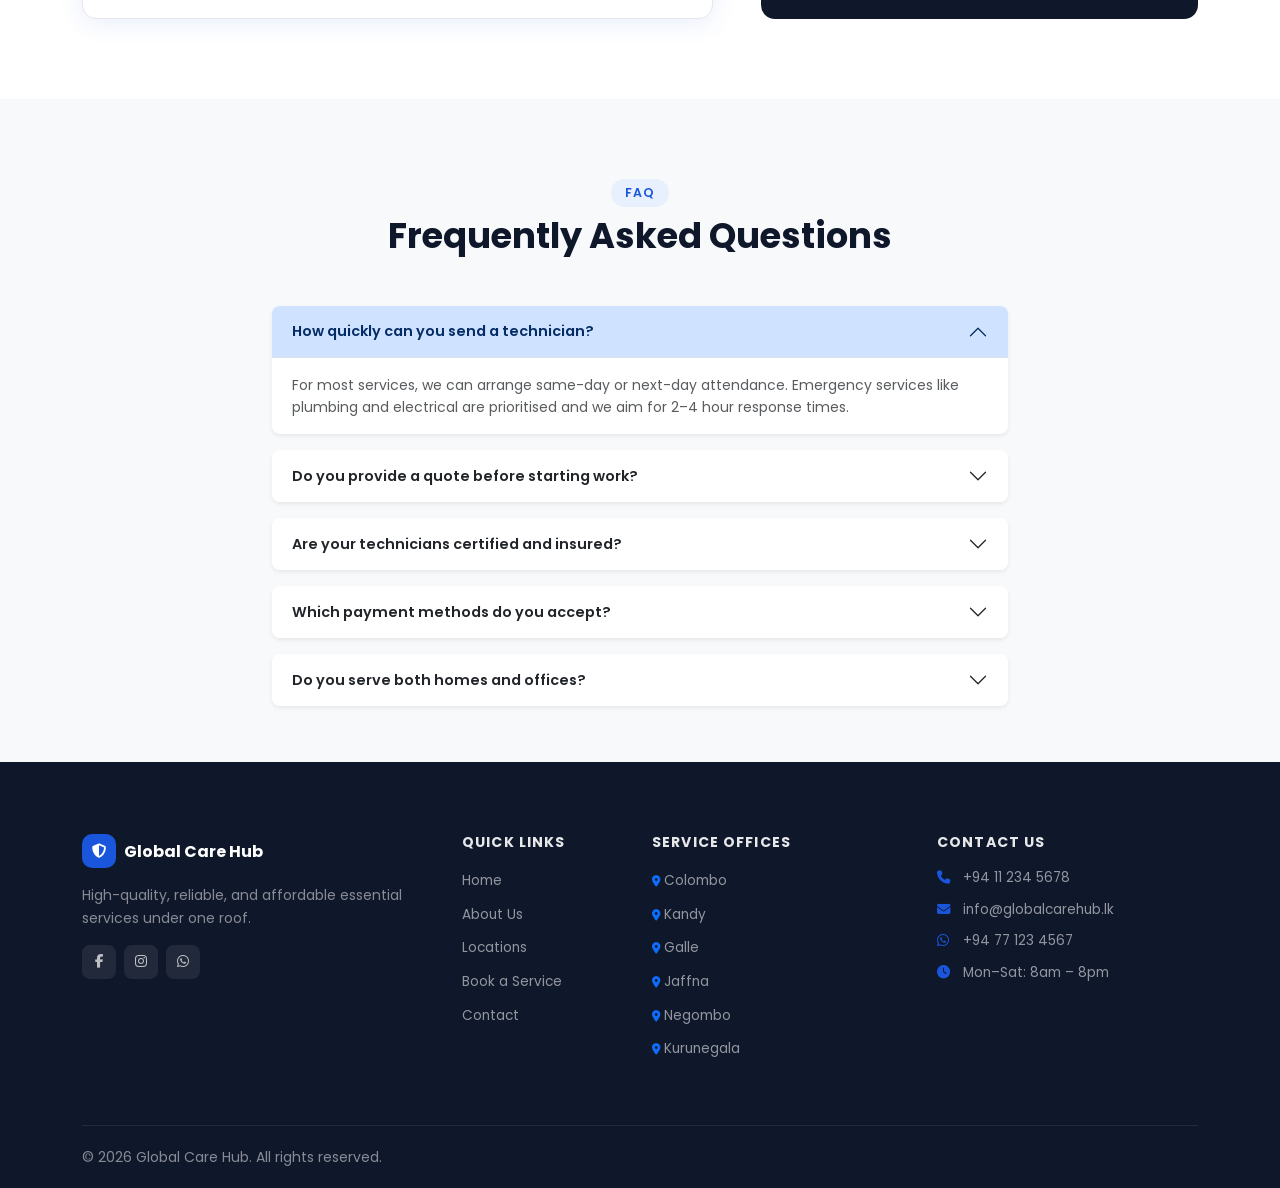
==== commit b0436a32: "Fix footer text visibility and trim contact info section" ====
--- a/contact.html
+++ b/contact.html
@@ -201,67 +201,40 @@
       <div class="col-lg-5">
         <div class="contact-info-card">
           <h4 class="fw-bold text-white mb-1">Contact Information</h4>
-          <p style="color:rgba(255,255,255,0.55);font-size:0.85rem;margin-bottom:32px;">Reach us through any of these channels — we're always happy to help.</p>
+          <p style="color:rgba(255,255,255,0.55);font-size:0.85rem;margin-bottom:28px;">Reach us through any of these channels.</p>
 
           <div class="contact-info-item">
             <div class="contact-info-icon"><i class="fa-solid fa-phone"></i></div>
-            <div>
-              <h6>Phone</h6>
-              <p>+1 (234) 567-890</p>
-            </div>
+            <div><h6>Phone</h6><p>+94 11 234 5678</p></div>
           </div>
 
           <div class="contact-info-item">
             <div class="contact-info-icon" style="color:#25D366"><i class="fab fa-whatsapp"></i></div>
-            <div>
-              <h6>WhatsApp</h6>
-              <p>+1 (234) 567-890</p>
-            </div>
+            <div><h6>WhatsApp</h6><p>+94 77 123 4567</p></div>
           </div>
 
           <div class="contact-info-item">
             <div class="contact-info-icon"><i class="fa-solid fa-envelope"></i></div>
-            <div>
-              <h6>Email</h6>
-              <p>info@globalcarehub.com</p>
-            </div>
-          </div>
-
-          <div class="contact-info-item">
+            <div><h6>Email</h6><p>info@globalcarehub.lk</p></div>
+          </div>
+
+          <div class="contact-info-item mb-0">
             <div class="contact-info-icon"><i class="fa-solid fa-clock"></i></div>
-            <div>
-              <h6>Business Hours</h6>
-              <p>Monday – Saturday: 8:00 AM – 8:00 PM<br><span style="color:rgba(255,255,255,0.5);font-size:0.82rem">Sunday: Closed (Emergency calls accepted)</span></p>
-            </div>
-          </div>
-
-          <div class="contact-info-item mb-0">
-            <div class="contact-info-icon"><i class="fa-solid fa-map-location-dot"></i></div>
-            <div>
-              <h6>Locations</h6>
-              <p>5 branches across the city.<br><a href="locations.html" style="color:var(--primary);font-size:0.85rem">View all locations →</a></p>
-            </div>
-          </div>
-
-          <hr style="border-color:rgba(255,255,255,0.1);margin:24px 0" />
-
-          <div>
-            <p style="color:rgba(255,255,255,0.55);font-size:0.82rem;margin-bottom:12px;">Follow us on social media</p>
-            <div class="social-links">
-              <a href="#" class="social-link"><i class="fab fa-facebook-f"></i></a>
-              <a href="#" class="social-link"><i class="fab fa-instagram"></i></a>
-              <a href="#" class="social-link"><i class="fab fa-whatsapp"></i></a>
-              <a href="#" class="social-link"><i class="fab fa-linkedin-in"></i></a>
-            </div>
-          </div>
-        </div>
-
-        <!-- Response time badge -->
-        <div class="mt-3 p-3 rounded-3 d-flex align-items-center gap-3" style="background:var(--primary-light);border:1.5px solid var(--primary)">
-          <i class="fa-solid fa-bolt text-primary fa-lg"></i>
-          <div>
-            <div class="fw-semibold text-primary" style="font-size:0.88rem">Fast Response Guarantee</div>
-            <div class="text-muted" style="font-size:0.8rem">We reply to all inquiries within 60 minutes during business hours.</div>
+            <div><h6>Business Hours</h6><p>Mon – Sat: 8:00 AM – 8:00 PM</p></div>
+          </div>
+
+          <hr style="border-color:rgba(255,255,255,0.1);margin:20px 0" />
+
+          <div class="d-flex align-items-center gap-2 mb-3">
+            <i class="fa-solid fa-bolt text-primary"></i>
+            <span style="color:rgba(255,255,255,0.8);font-size:0.85rem">We respond within <strong>60 minutes</strong> during business hours.</span>
+          </div>
+
+          <div class="social-links">
+            <a href="#" class="social-link"><i class="fab fa-facebook-f"></i></a>
+            <a href="#" class="social-link"><i class="fab fa-instagram"></i></a>
+            <a href="#" class="social-link"><i class="fab fa-whatsapp"></i></a>
+            <a href="#" class="social-link"><i class="fab fa-linkedin-in"></i></a>
           </div>
         </div>
       </div>
--- a/assets/style.css
+++ b/assets/style.css
@@ -575,6 +575,7 @@
    FOOTER
 ════════════════════════════ */
 .footer { background: var(--dark); }
+.footer p, .footer small, .footer .text-muted { color: rgba(255,255,255,0.5) !important; }
 .footer-heading { color: rgba(255,255,255,0.9); font-size: .88rem; font-weight: 700; text-transform: uppercase; letter-spacing: .08em; margin-bottom: 16px; }
 .footer-links { list-style: none; padding: 0; }
 .footer-links li { margin-bottom: 8px; }
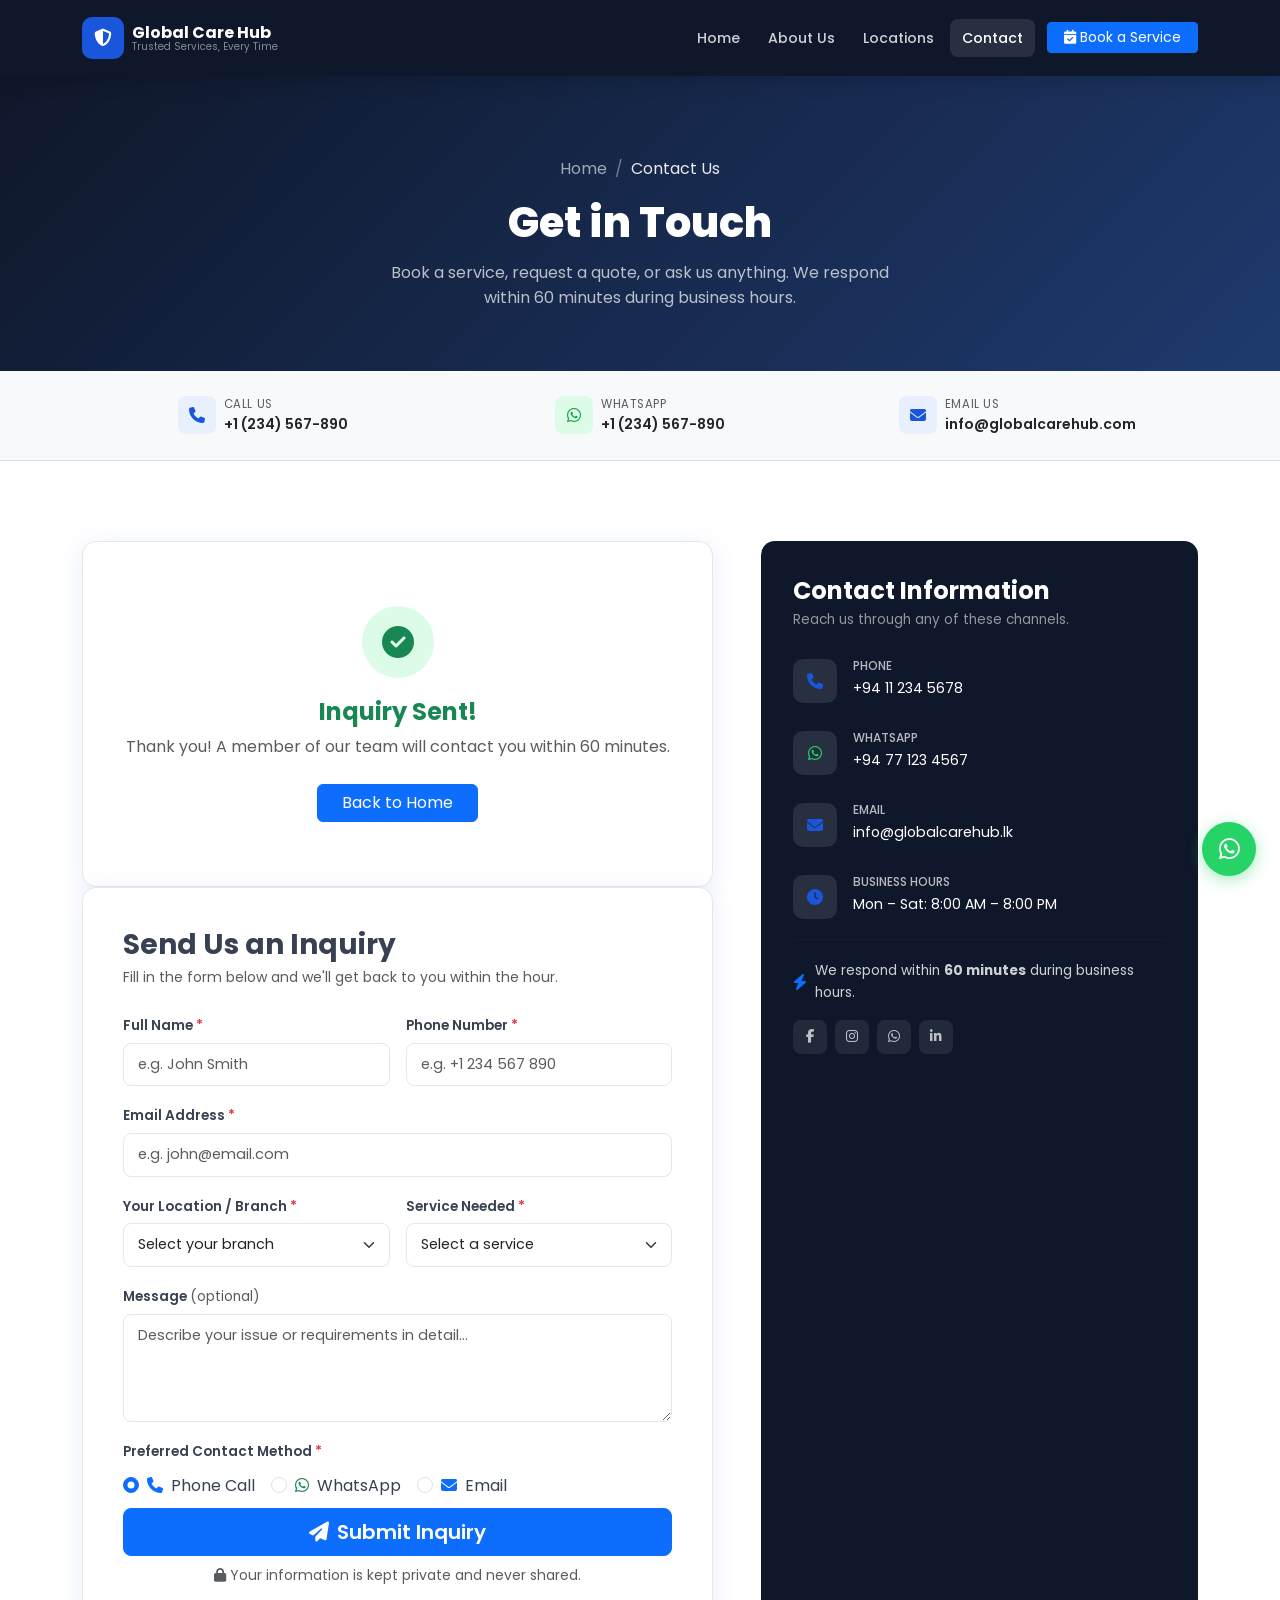
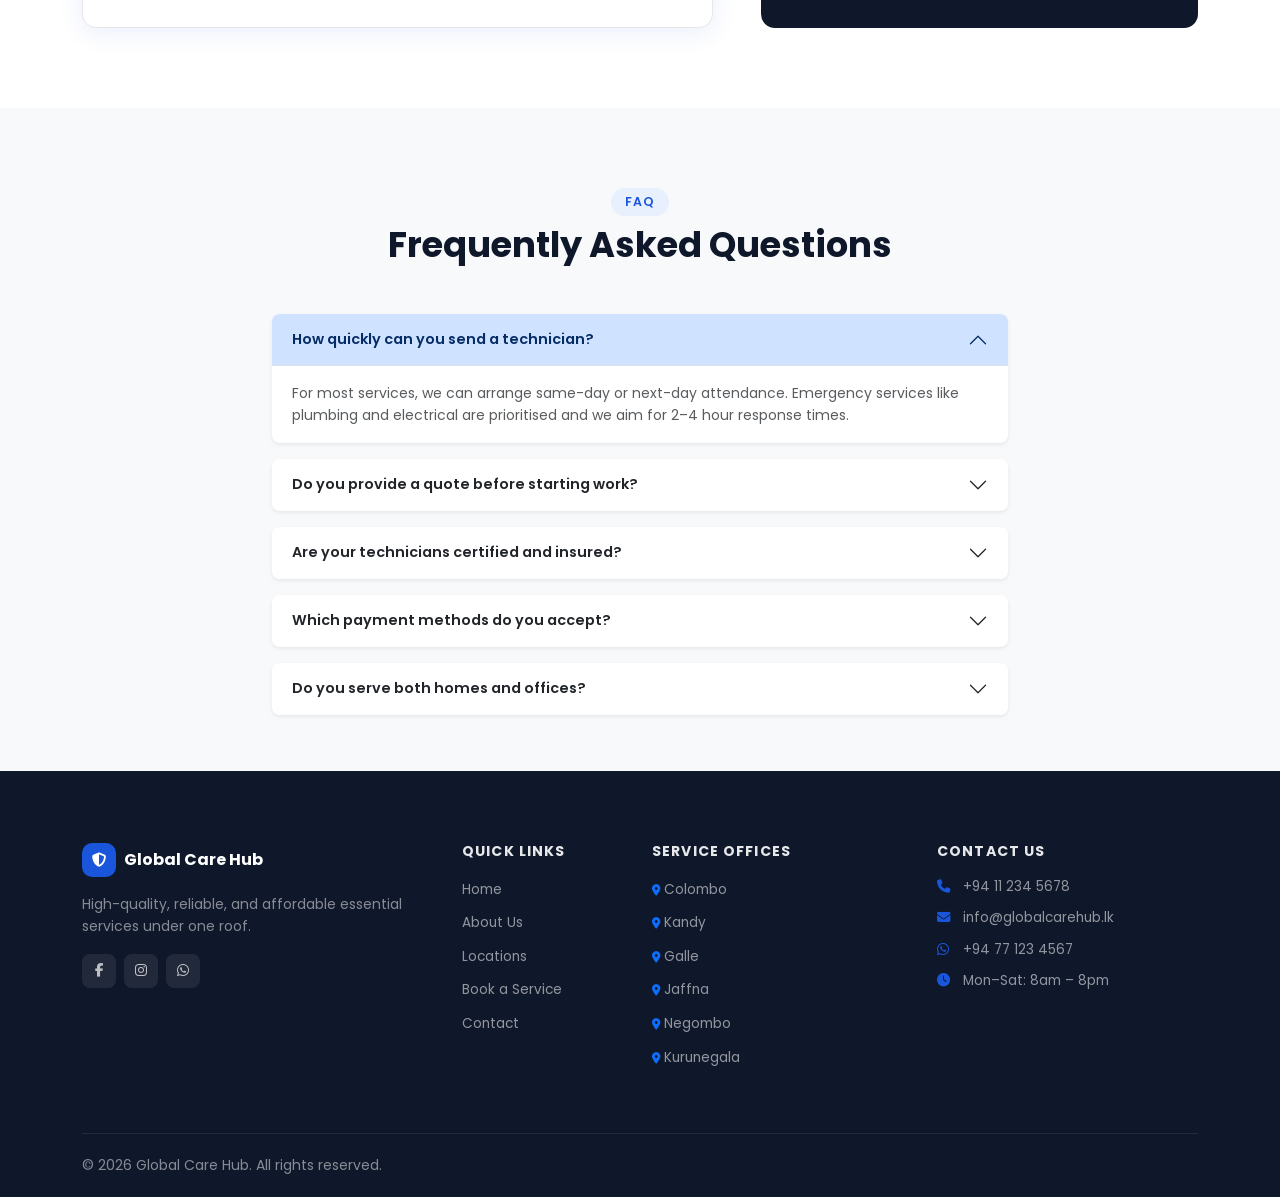
==== commit b64d589b: "Fix contact form success state and empty space on right column" ====
--- a/contact.html
+++ b/contact.html
@@ -89,26 +89,26 @@
 <!-- FORM + INFO -->
 <section class="section-pad">
   <div class="container">
-    <div class="row g-5">
+    <div class="row g-5 align-items-stretch">
 
       <!-- FORM -->
-      <div class="col-lg-7">
-        <div class="contact-form-wrap">
+      <div class="col-lg-7 d-flex flex-column">
+
+        <!-- Success panel (hidden by default, shown after submit) -->
+        <div id="successPanel" style="display:none" class="contact-form-wrap flex-grow-1 d-flex align-items-center justify-content-center">
+          <div class="text-center py-4">
+            <div style="width:72px;height:72px;background:#dcfce7;border-radius:50%;display:flex;align-items:center;justify-content:center;margin:0 auto 20px;">
+              <i class="fa-solid fa-circle-check fa-2x text-success"></i>
+            </div>
+            <h4 class="fw-bold text-success mb-2">Inquiry Sent!</h4>
+            <p class="text-muted mb-4">Thank you! A member of our team will contact you within 60 minutes.</p>
+            <a href="index.html" class="btn btn-primary px-4">Back to Home</a>
+          </div>
+        </div>
+
+        <div id="formPanel" class="contact-form-wrap">
           <h3 class="fw-bold mb-1">Send Us an Inquiry</h3>
           <p class="text-muted small mb-4">Fill in the form below and we'll get back to you within the hour.</p>
-
-          <!-- Success Message -->
-          <div id="successMsg" class="success-msg">
-            <div class="text-center py-5">
-              <div style="width:72px;height:72px;background:#dcfce7;border-radius:50%;display:flex;align-items:center;justify-content:center;margin:0 auto 20px;">
-                <i class="fa-solid fa-circle-check fa-2x text-success"></i>
-              </div>
-              <h4 class="fw-bold text-success mb-2">Inquiry Sent!</h4>
-              <p class="text-muted mb-4">Thank you for reaching out. A member of our team will contact you within 60 minutes.</p>
-              <a href="index.html" class="btn btn-primary px-4">Back to Home</a>
-            </div>
-          </div>
-
           <form id="inquiryForm" novalidate>
             <div class="row g-3">
 
@@ -194,12 +194,12 @@
 
             </div>
           </form>
-        </div>
-      </div>
+        </div><!-- /formPanel -->
+      </div><!-- /col-lg-7 -->
 
       <!-- CONTACT INFO -->
-      <div class="col-lg-5">
-        <div class="contact-info-card">
+      <div class="col-lg-5 d-flex flex-column">
+        <div class="contact-info-card flex-grow-1">
           <h4 class="fw-bold text-white mb-1">Contact Information</h4>
           <p style="color:rgba(255,255,255,0.55);font-size:0.85rem;margin-bottom:28px;">Reach us through any of these channels.</p>
 
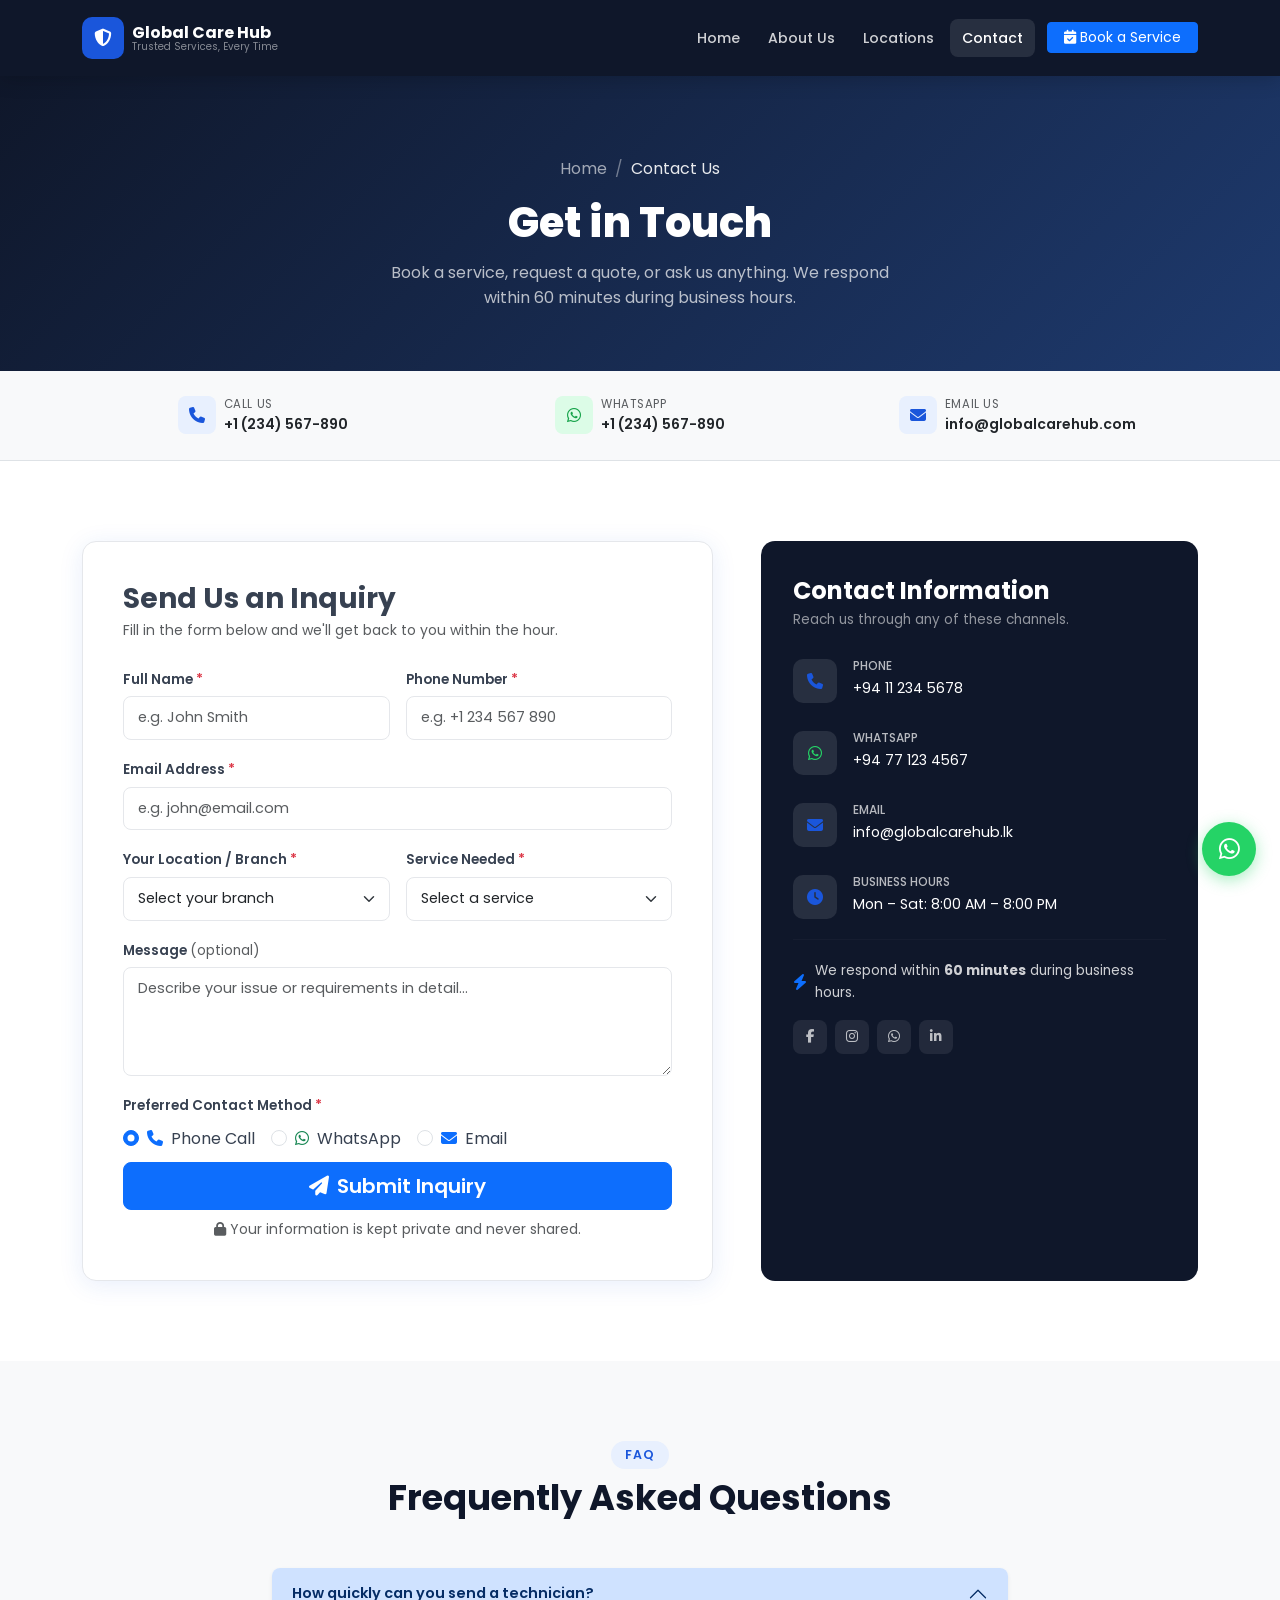
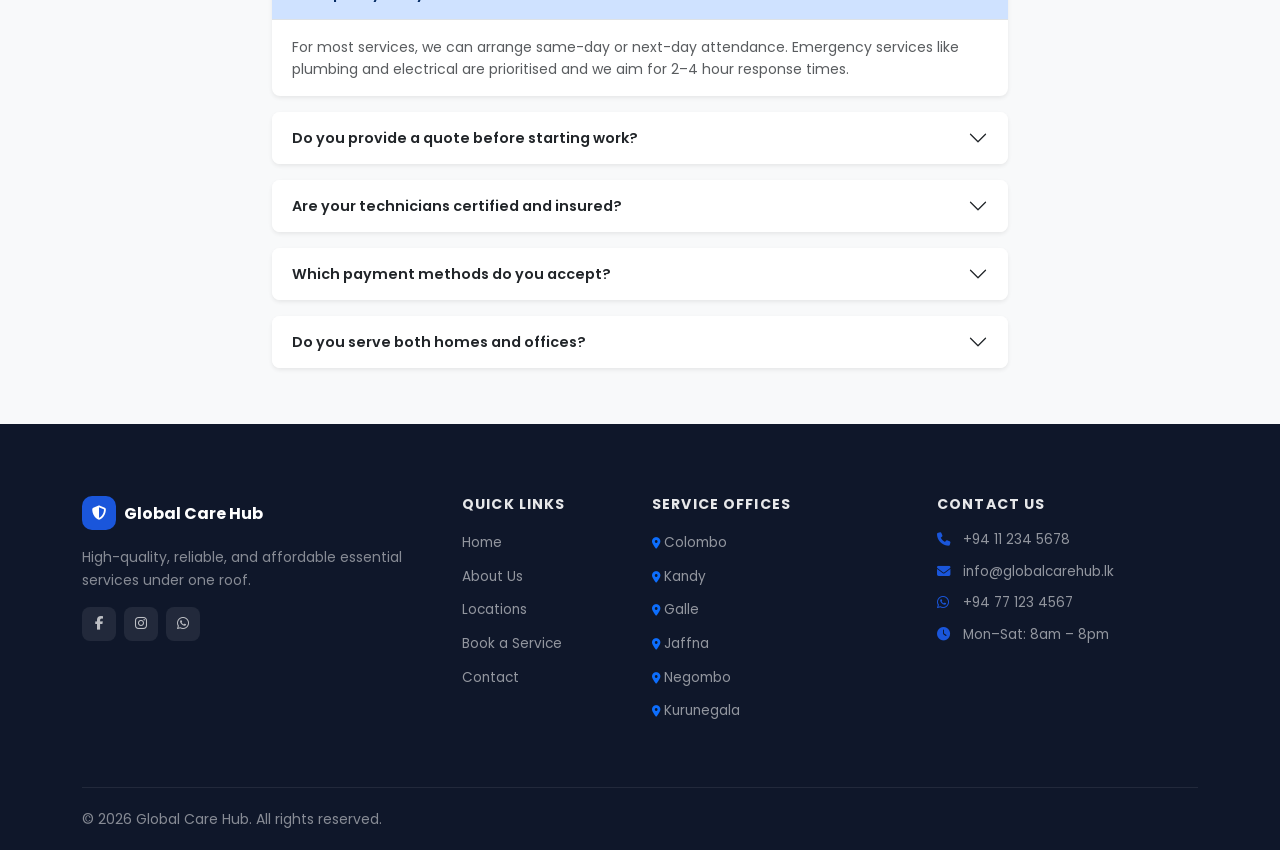
==== commit 0b9a9895: "Fix success panel showing on page load - use d-none instead of inline style" ====
--- a/contact.html
+++ b/contact.html
@@ -95,7 +95,7 @@
       <div class="col-lg-7 d-flex flex-column">
 
         <!-- Success panel (hidden by default, shown after submit) -->
-        <div id="successPanel" style="display:none" class="contact-form-wrap flex-grow-1 d-flex align-items-center justify-content-center">
+        <div id="successPanel" class="d-none contact-form-wrap text-center">
           <div class="text-center py-4">
             <div style="width:72px;height:72px;background:#dcfce7;border-radius:50%;display:flex;align-items:center;justify-content:center;margin:0 auto 20px;">
               <i class="fa-solid fa-circle-check fa-2x text-success"></i>
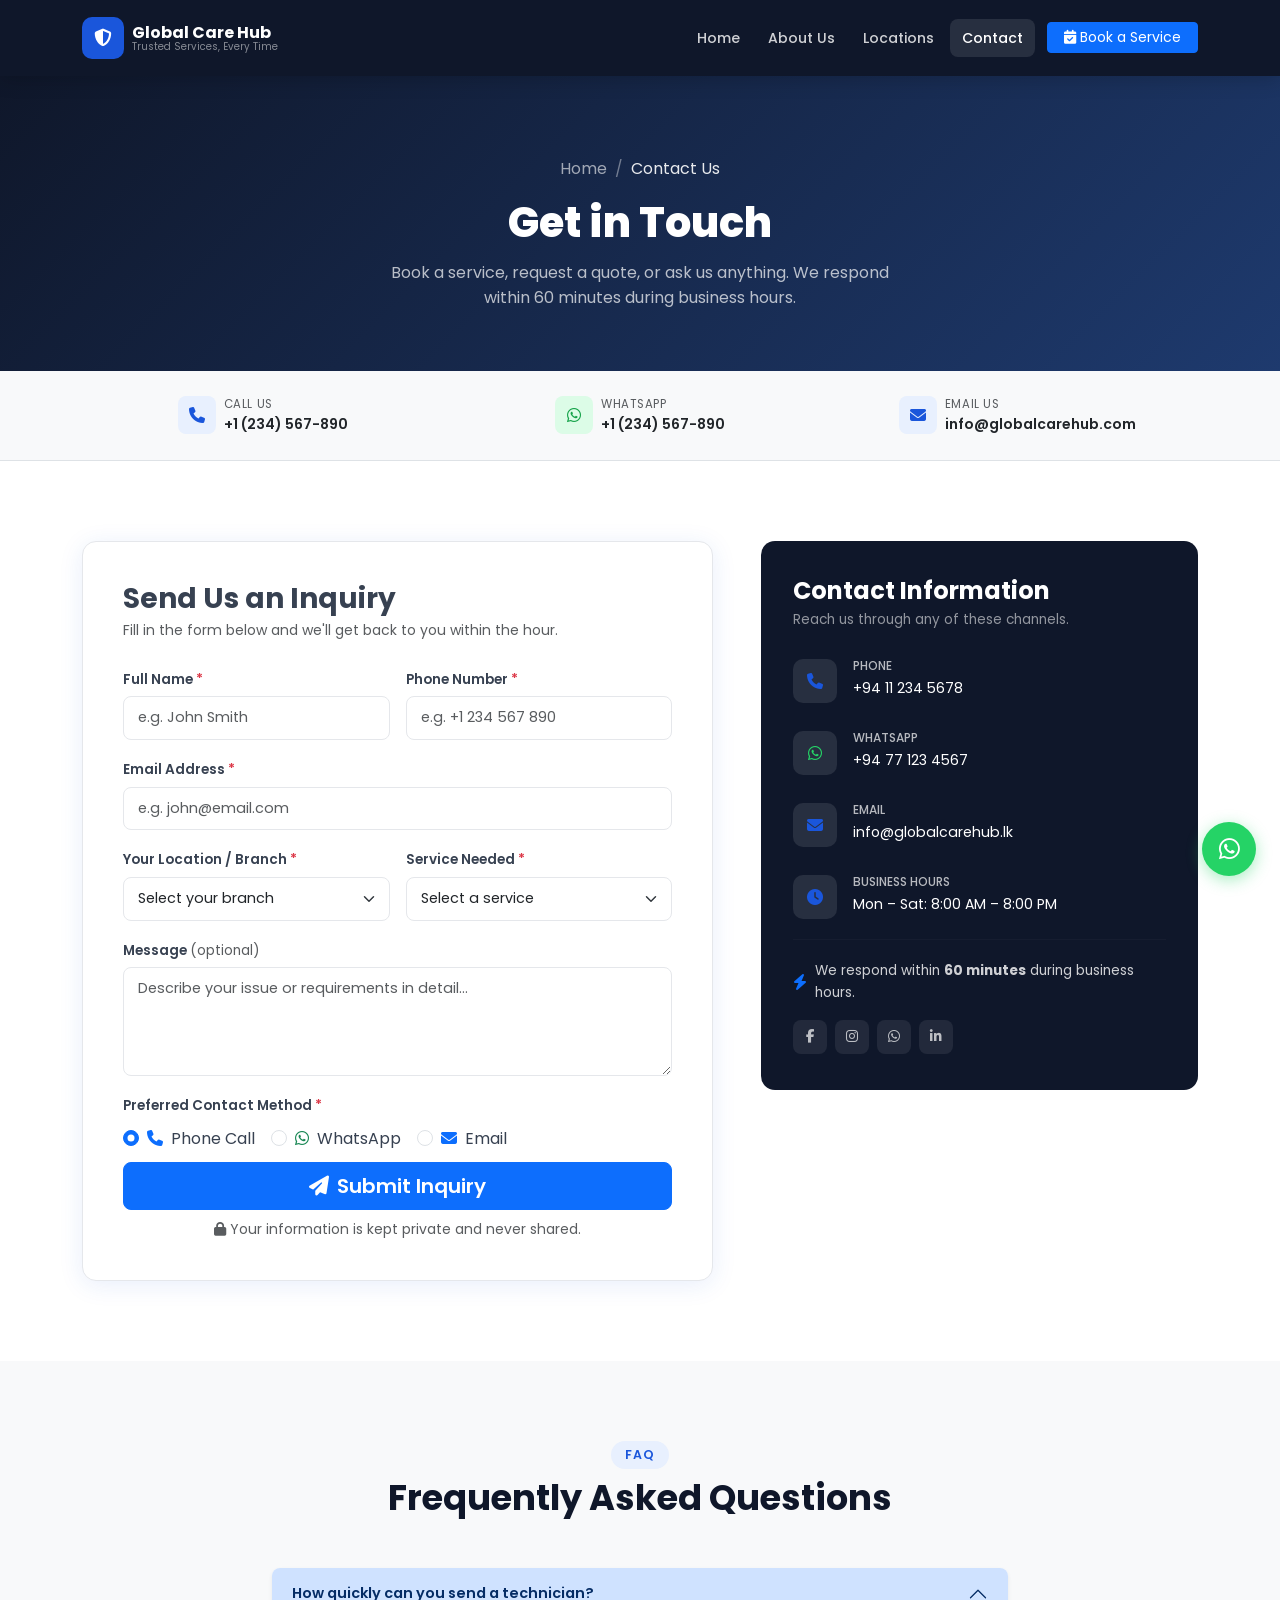
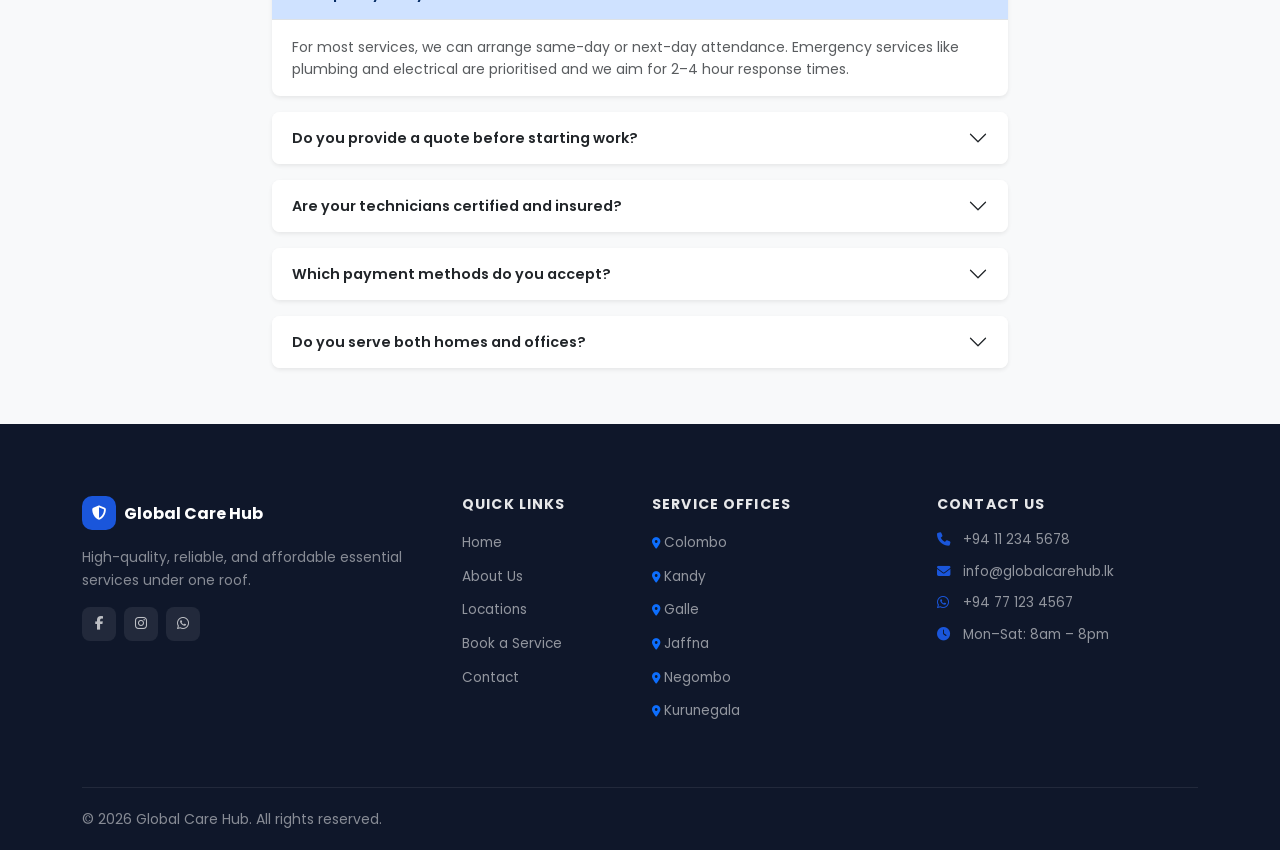
==== commit 40387343: "Contact page: natural column heights, right card no longer stretches" ====
--- a/contact.html
+++ b/contact.html
@@ -89,10 +89,10 @@
 <!-- FORM + INFO -->
 <section class="section-pad">
   <div class="container">
-    <div class="row g-5 align-items-stretch">
+    <div class="row g-5 align-items-start">
 
       <!-- FORM -->
-      <div class="col-lg-7 d-flex flex-column">
+      <div class="col-lg-7">
 
         <!-- Success panel (hidden by default, shown after submit) -->
         <div id="successPanel" class="d-none contact-form-wrap text-center">
@@ -198,8 +198,8 @@
       </div><!-- /col-lg-7 -->
 
       <!-- CONTACT INFO -->
-      <div class="col-lg-5 d-flex flex-column">
-        <div class="contact-info-card flex-grow-1">
+      <div class="col-lg-5">
+        <div class="contact-info-card">
           <h4 class="fw-bold text-white mb-1">Contact Information</h4>
           <p style="color:rgba(255,255,255,0.55);font-size:0.85rem;margin-bottom:28px;">Reach us through any of these channels.</p>
 
